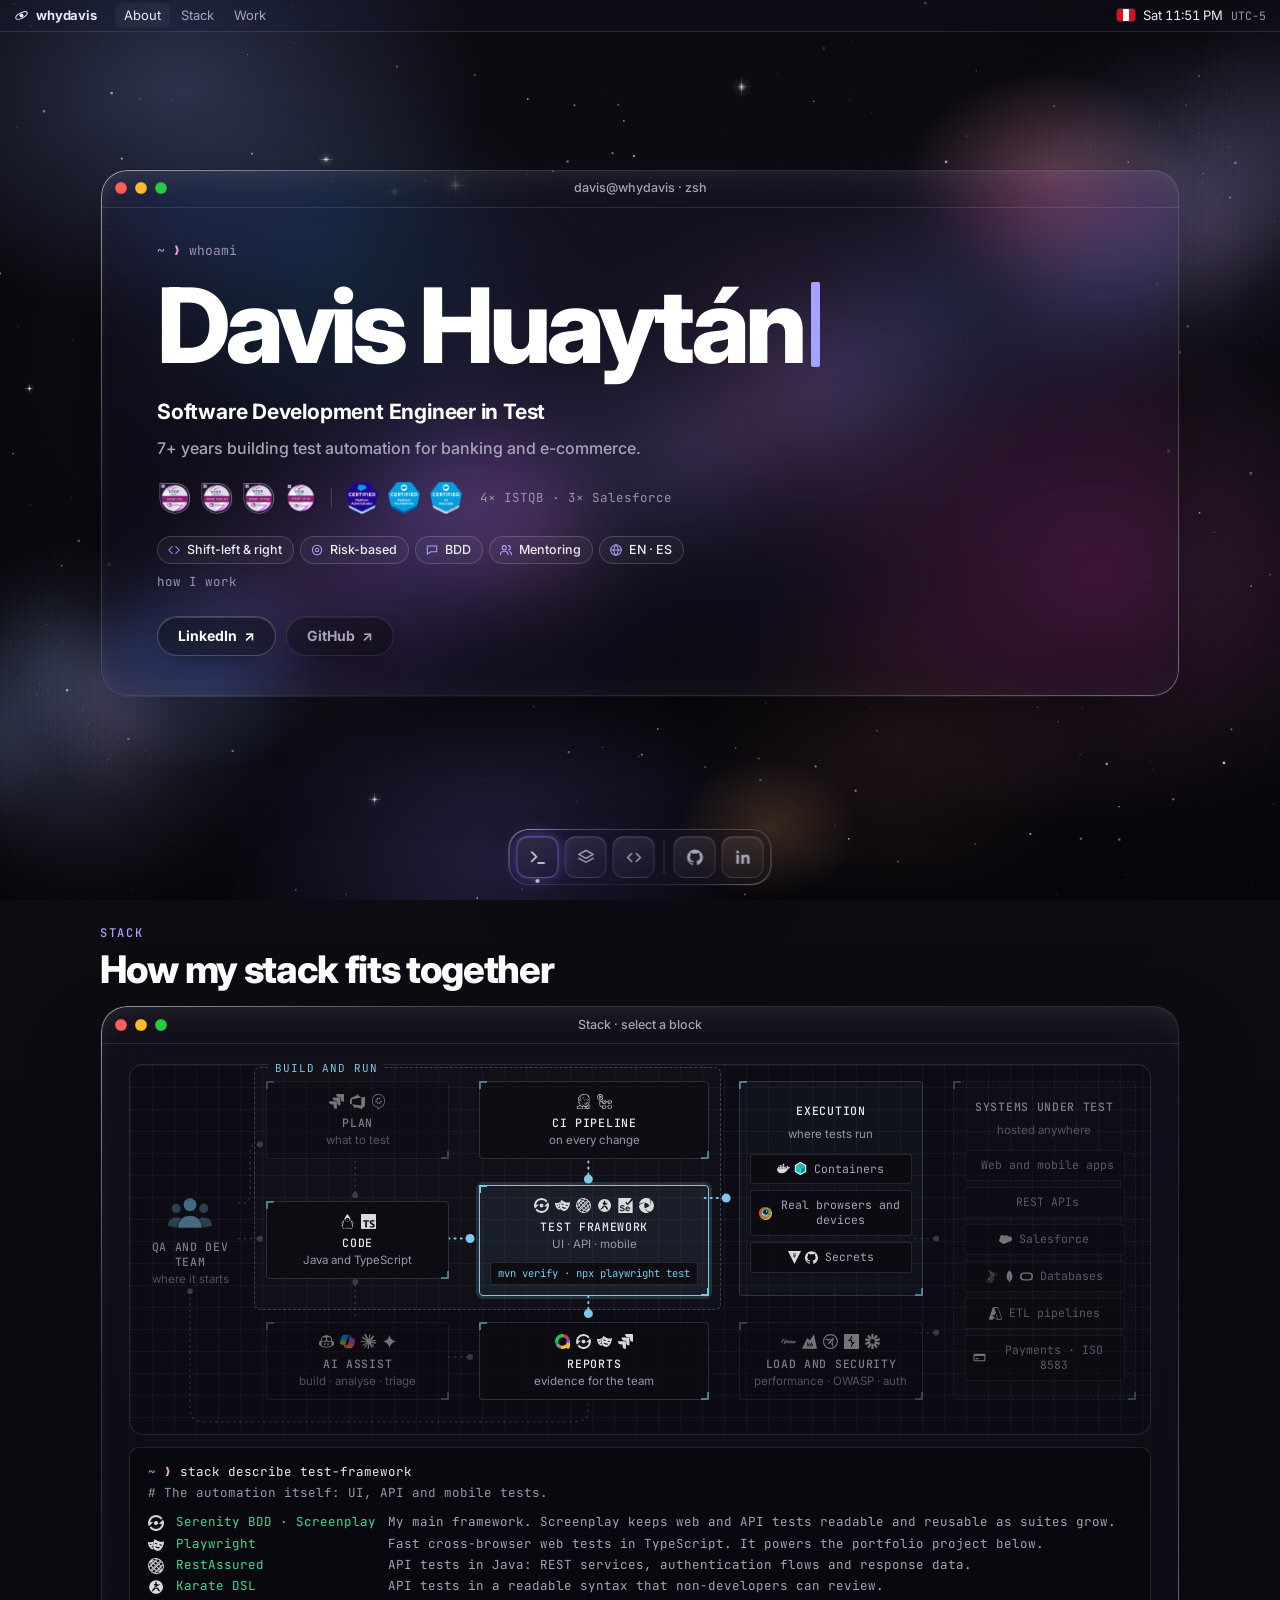
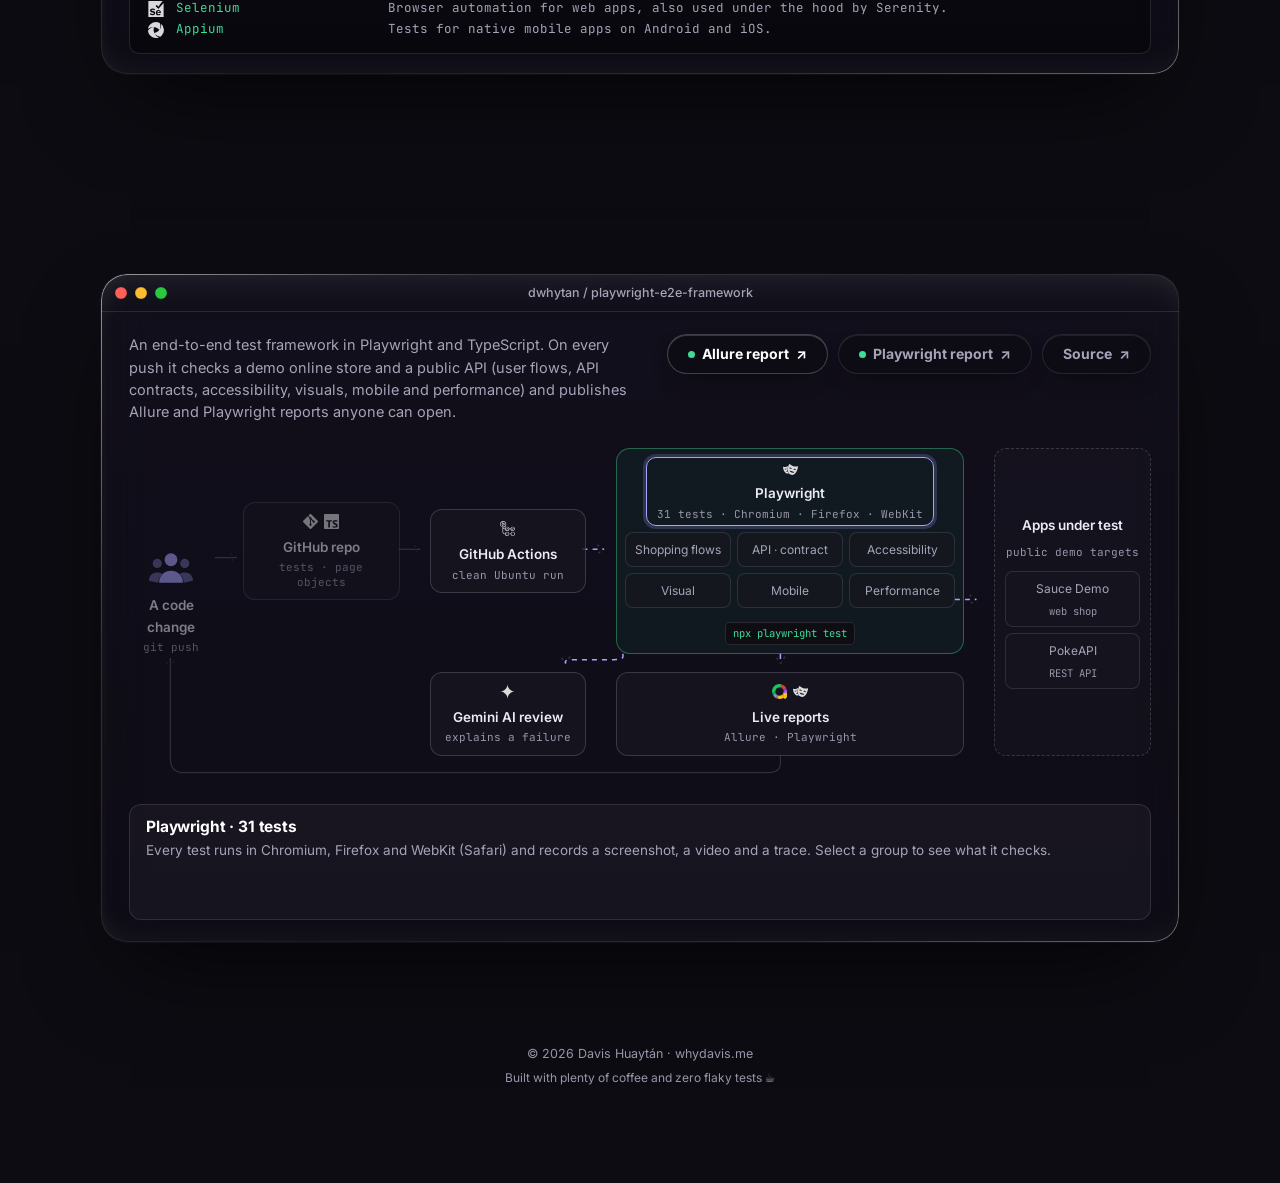
==== index.html @ d8698a27 "Add Cloudflare Web Analytics (cookieless) to the site and 404 Co-Authored-By: Claude Opus 5.5 <norep" ====
<!doctype html>
<html lang="en">
<head>
  <meta charset="utf-8">
  <meta name="viewport" content="width=device-width, initial-scale=1, viewport-fit=cover">
  <title>Davis Huaytán · SDET</title>
  <meta name="description" content="Davis Huaytán, Software Development Engineer in Test: test automation, CI/CD, performance and security testing.">
  <meta name="theme-color" content="#16151c">
  <meta property="og:title" content="Davis Huaytán · SDET">
  <meta property="og:description" content="Test automation, CI/CD, performance and security testing. ISTQB and Salesforce certified.">
  <meta property="og:url" content="https://whydavis.me">
  <meta property="og:type" content="website">
  <meta property="og:image" content="https://whydavis.me/og.png">
  <meta property="og:image:width" content="1200">
  <meta property="og:image:height" content="630">
  <meta property="og:image:alt" content="Davis Huaytán, Software Development Engineer in Test, with ISTQB and Salesforce certification badges">
  <meta name="twitter:card" content="summary_large_image">
  <meta name="twitter:title" content="Davis Huaytán · SDET">
  <meta name="twitter:description" content="Test automation, CI/CD, performance and security testing. ISTQB and Salesforce certified.">
  <meta name="twitter:image" content="https://whydavis.me/og.png">
  <!-- Shared by link only: keep it out of search results (link previews still work) -->
  <meta name="robots" content="noindex, nofollow">
  <link rel="canonical" href="https://whydavis.me/">
  <link rel="icon" href="favicon.svg" type="image/svg+xml">
  <link rel="preconnect" href="https://fonts.googleapis.com">
  <link rel="preconnect" href="https://fonts.gstatic.com" crossorigin>
  <link href="https://fonts.googleapis.com/css2?family=Inter:wght@400;500;600;700;800&family=JetBrains+Mono:wght@400;500&display=swap" rel="stylesheet">
  <link rel="stylesheet" href="styles.css">
  <script>document.documentElement.classList.add("js")</script>
</head>
<body>
  <canvas id="sky" aria-hidden="true"></canvas>
  <canvas id="stars" aria-hidden="true"></canvas>
  <div class="nebula" aria-hidden="true"></div>

  <!-- Menu bar -->
  <header class="menubar">
    <a class="mb-brand" href="#top" aria-label="Back to top">
      <svg viewBox="0 0 24 24" width="15" height="15" aria-hidden="true"><circle cx="12" cy="12" r="3.2" fill="currentColor"/><ellipse cx="12" cy="12" rx="10" ry="4.2" fill="none" stroke="currentColor" stroke-width="1.6" transform="rotate(-28 12 12)"/></svg>
      <strong>whydavis</strong>
    </a>
    <nav class="mb-nav" aria-label="Sections">
      <a href="#about">About</a>
      <a href="#stack">Stack</a>
      <a href="#work">Work</a>
    </nav>
    <div class="mb-status" title="My time zone: Lima, Peru (UTC−5)">
      <svg class="mb-flag" viewBox="0 0 3 2" role="img" aria-label="Peru"><rect width="3" height="2" fill="#d91023"/><rect x="1" width="1" height="2" fill="#fff"/></svg>
      <time id="clock" class="mb-clock"></time>
      <span class="mb-tz">UTC−5</span>
    </div>
  </header>

  <main id="top">
    <!-- Hero -->
    <section id="about" class="section hero">
      <article class="window hero-win reveal">
        <div class="titlebar">
          <span class="lights" aria-hidden="true"><i></i><i></i><i></i></span>
          <span class="title">davis@whydavis · zsh</span>
        </div>
        <div class="win-body hero-body">
          <p class="prompt"><span class="p-user">~</span> <span class="p-sym">❯</span> <span class="typed" data-text="whoami">whoami</span></p>
          <h1 class="name">Davis Huaytán<span class="cursor" aria-hidden="true"></span></h1>
          <p class="role">Software Development Engineer in Test</p>
          <p class="summary">7+ years building test automation for banking and e-commerce.</p>
          <div class="certs-row">
          <ul class="badges" aria-label="Certifications">
            <li><button class="badge" type="button" data-name="Foundation Level" data-org="ISTQB CTFL"><img src="assets/badges/ctfl.png" alt="ISTQB CTFL Foundation Level" width="32" height="32"></button></li>
            <li><button class="badge" type="button" data-name="Agile Tester" data-org="ISTQB CTFL-AT"><img src="assets/badges/ctfl-at.png" alt="ISTQB CTFL-AT Agile Tester" width="32" height="32"></button></li>
            <li><button class="badge" type="button" data-name="Test Automation Engineering" data-org="ISTQB CTAL-TAE"><img src="assets/badges/ctal-tae.png" alt="ISTQB CTAL-TAE Test Automation Engineering" width="32" height="32"></button></li>
            <li><button class="badge" type="button" data-name="AI Testing" data-org="ISTQB CT-AI"><img src="assets/badges/ct-ai.png" alt="ISTQB CT-AI AI Testing" width="32" height="32"></button></li>
            <li class="badge-sep" aria-hidden="true"></li>
            <li><button class="badge" type="button" data-name="Platform Administrator" data-org="Salesforce"><img src="assets/badges/sf-admin.png" alt="Salesforce Platform Administrator" width="32" height="32"></button></li>
            <li><button class="badge" type="button" data-name="Platform Foundations" data-org="Salesforce"><img src="assets/badges/sf-associate.png" alt="Salesforce Platform Foundations" width="32" height="32"></button></li>
            <li><button class="badge" type="button" data-name="AI Associate" data-org="Salesforce"><img src="assets/badges/sf-ai-associate.png" alt="Salesforce AI Associate" width="32" height="32"></button></li>
          </ul>
            <p class="badge-caption" aria-hidden="true"><span class="cap-default">4× ISTQB · 3× Salesforce</span><span class="cap-live"></span></p>
          </div>
          <div class="highlights">
            <span class="pchips"><button class="pchip" type="button" data-tip="Testing starts at requirements and design, and keeps going with checks in production."><svg viewBox="0 0 24 24" aria-hidden="true"><path d="M9 6l-6 6 6 6M15 6l6 6-6 6"/></svg>Shift-left &amp; right</button><button class="pchip" type="button" data-tip="Coverage goes first where a failure would hurt the business most."><svg viewBox="0 0 24 24" aria-hidden="true"><circle cx="12" cy="12" r="8"/><circle cx="12" cy="12" r="3"/></svg>Risk-based</button><button class="pchip" type="button" data-tip="Scenarios agreed with business, dev and architecture before any code."><svg viewBox="0 0 24 24" aria-hidden="true"><path d="M4 5h16v10H10l-6 4z"/></svg>BDD</button><button class="pchip" type="button" data-tip="Coaching engineers on Screenplay and Salesforce automation; made Screenplay a team standard."><svg viewBox="0 0 24 24" aria-hidden="true"><circle cx="9" cy="8" r="3.5"/><path d="M2.5 20c0-3.6 2.9-6 6.5-6s6.5 2.4 6.5 6M16 4.5a3.5 3.5 0 010 7M18 14.5c2 .8 3.5 2.8 3.5 5.5"/></svg>Mentoring</button><button class="pchip" type="button" data-tip="English at a professional working level, Spanish native."><svg viewBox="0 0 24 24" aria-hidden="true"><circle cx="12" cy="12" r="9"/><path d="M3 12h18M12 3c2.5 2.6 3.8 5.6 3.8 9s-1.3 6.4-3.8 9c-2.5-2.6-3.8-5.6-3.8-9S9.5 5.6 12 3z"/></svg>EN · ES</button></span>
            <p class="pchip-caption" aria-live="polite"><span class="cap-default">how I work</span><span class="cap-live"></span></p>
          </div>
          <div class="cta">
            <a class="btn btn-primary" href="https://www.linkedin.com/in/davis-huaytan" target="_blank" rel="noopener">LinkedIn <span aria-hidden="true">↗</span></a>
            <a class="btn" href="https://github.com/dwhytan" target="_blank" rel="noopener">GitHub <span aria-hidden="true">↗</span></a>
          </div>
        </div>
      </article>
    </section>

    <!-- Stack -->
    <section id="stack" class="section">
      <header class="sec-head reveal">
        <p class="eyebrow">Stack</p>
        <h2>How my stack fits together</h2>
      </header>
      <article class="window reveal">
        <div class="titlebar">
          <span class="lights" aria-hidden="true"><i></i><i></i><i></i></span>
          <span class="title">Stack · select a block</span>
        </div>
        <div class="win-body stack-body">
          <div class="diagram diagram--stack" id="diagram">
            <svg class="wires" aria-hidden="true">
              <defs>
                <marker id="ah" viewBox="0 0 10 10" refX="8" refY="5" markerWidth="7" markerHeight="7" orient="auto-start-reverse"><path d="M2 1L8 5L2 9" fill="none" stroke="rgba(255,255,255,.35)" stroke-width="1.6" stroke-linecap="round" stroke-linejoin="round"/></marker>
                <marker id="ah-on" viewBox="0 0 10 10" refX="8" refY="5" markerWidth="7" markerHeight="7" orient="auto-start-reverse"><path d="M2 1L8 5L2 9" fill="none" stroke="#a8a2ff" stroke-width="1.6" stroke-linecap="round" stroke-linejoin="round"/></marker>
                <marker id="dot" viewBox="0 0 10 10" refX="5" refY="5" markerWidth="6" markerHeight="6"><circle cx="5" cy="5" r="3" fill="rgba(255,255,255,.4)"/></marker>
                <marker id="dot-on" viewBox="0 0 10 10" refX="5" refY="5" markerWidth="7" markerHeight="7"><circle cx="5" cy="5" r="3.2" fill="#7cc8e8"/></marker>
              </defs>
              <g class="wire-paths"></g>
            </svg>
            <div class="zone" aria-hidden="true"><span>Build and run</span></div>
            <button class="dnode team" type="button" data-node="team" style="grid-area:team">
              <svg class="people" viewBox="0 0 48 40" aria-hidden="true"><circle cx="24" cy="11" r="7"/><path d="M11 36c0-8 6-13 13-13s13 5 13 13z"/><circle cx="9" cy="15" r="5" opacity=".55"/><path d="M0 34c0-6 4-9 9-9 2 0 4 .5 5.5 1.5-2.5 2.5-4 5.5-4.5 9.5z" opacity=".55"/><circle cx="39" cy="15" r="5" opacity=".55"/><path d="M48 34c0-6-4-9-9-9-2 0-4 .5-5.5 1.5 2.5 2.5 4 5.5 4.5 9.5z" opacity=".55"/></svg>
              <b>QA and dev team</b><small>where it starts</small>
            </button>
            <button class="dnode" type="button" data-node="plan" style="grid-area:plan">
              <span class="icons" aria-hidden="true"><img src="assets/icons/jira.svg" alt=""><img src="assets/icons/azuredevops.svg" alt=""><img src="assets/icons/cucumber.svg" alt=""></span>
              <b>Plan</b><small>what to test</small>
            </button>
            <button class="dnode" type="button" data-node="code" style="grid-area:code">
              <span class="icons" aria-hidden="true"><img src="assets/icons/openjdk.svg" alt=""><img src="assets/icons/typescript.svg" alt=""></span>
              <b>Code</b><small>Java and TypeScript</small>
            </button>
            <button class="dnode ai-node" type="button" data-node="ai" style="grid-area:ai">
              <span class="icons" aria-hidden="true"><img src="assets/icons/githubcopilot.svg" alt=""><img src="assets/icons/mscopilot.png" alt="" class="color"><img src="assets/icons/claude.svg" alt=""><img src="assets/icons/googlegemini.svg" alt=""></span>
              <b>AI assist</b><small>build · analyse · triage</small>
            </button>
            <button class="dnode" type="button" data-node="ci" style="grid-area:ci">
              <span class="icons" aria-hidden="true"><img src="assets/icons/jenkins.svg" alt=""><img src="assets/icons/githubactions.svg" alt=""></span>
              <b>CI pipeline</b><small>on every change</small>
            </button>
            <button class="dnode hero-node" type="button" data-node="fw" style="grid-area:fw">
              <span class="icons" aria-hidden="true"><img src="assets/icons/serenity.png" alt="" class="sil"><img src="assets/icons/playwright.svg" alt=""><img src="assets/icons/restassured.png" alt="" class="sil"><img src="assets/icons/karate.svg" alt=""><img src="assets/icons/selenium.svg" alt=""><img src="assets/icons/appium.svg" alt=""></span>
              <b>Test framework</b><small>UI · API · mobile</small><code class="cmd">mvn verify · npx playwright test</code>
            </button>
            <button class="dnode" type="button" data-node="load" style="grid-area:load">
              <span class="icons" aria-hidden="true"><img src="assets/icons/apachejmeter.svg" alt=""><img src="assets/icons/k6.svg" alt=""><img src="assets/icons/owasp.svg" alt=""><img src="assets/icons/burpsuite.svg" alt=""><img src="assets/icons/jwt.svg" alt=""></span>
              <b>Load and security</b><small>performance · OWASP · auth</small>
            </button>
            <button class="dnode region" type="button" data-node="exec" style="grid-area:exec">
              <b>Execution</b><small>where tests run</small>
              <span class="card"><span class="icons" aria-hidden="true"><img src="assets/icons/docker.svg" alt=""><img src="assets/icons/testcontainers.svg" alt="" class="color"></span>Containers</span>
              <span class="card"><span class="icons" aria-hidden="true"><img src="assets/icons/browserstack.svg" alt="" class="color"></span>Real browsers and devices</span>
              <span class="card"><span class="icons" aria-hidden="true"><img src="assets/icons/vault.svg" alt=""><img src="assets/icons/github.svg" alt=""></span>Secrets</span>
            </button>
            <button class="dnode" type="button" data-node="reports" style="grid-area:reports">
              <span class="icons" aria-hidden="true"><img src="assets/icons/allure.png" alt="" class="color"><img src="assets/icons/serenity.png" alt="" class="sil"><img src="assets/icons/playwright.svg" alt=""><img src="assets/icons/jira.svg" alt=""></span>
              <b>Reports</b><small>evidence for the team</small>
            </button>
            <button class="dnode region sut" type="button" data-node="sut" style="grid-area:sut">
              <b>Systems under test</b><small>hosted anywhere</small>
              <span class="card"><span class="icons" aria-hidden="true"></span>Web and mobile apps</span>
              <span class="card"><span class="icons" aria-hidden="true"></span>REST APIs</span>
              <span class="card"><span class="icons" aria-hidden="true"><img src="assets/icons/salesforce.svg" alt=""></span>Salesforce</span>
              <span class="card"><span class="icons" aria-hidden="true"><img src="assets/icons/sqlserver.svg" alt=""><img src="assets/icons/mongodb.svg" alt=""><img src="assets/icons/oracle.svg" alt=""></span>Databases</span>
              <span class="card"><span class="icons" aria-hidden="true"><img src="assets/icons/azure.svg" alt=""></span>ETL pipelines</span>
              <span class="card"><span class="icons" aria-hidden="true"><img src="assets/icons/payments.svg" alt=""></span>Payments · ISO 8583</span>
            </button>
          </div>
          <div class="arch-detail" id="arch-detail" aria-live="polite"></div>
        </div>
      </article>
    </section>

    <section id="work" class="section">
      <header class="sec-head reveal">
        <p class="eyebrow">Portfolio</p>
        <h2>A test suite that runs itself</h2>
      </header>
      <article class="window repo reveal">
        <div class="titlebar">
          <span class="lights" aria-hidden="true"><i></i><i></i><i></i></span>
          <span class="title">dwhytan / playwright-e2e-framework</span>
        </div>
        <div class="win-body repo-body">
          <div class="repo-head">
            <div>
              <p class="repo-lede">An end-to-end test framework in Playwright and TypeScript. On every push it checks a demo online store and a public API (user flows, API contracts, accessibility, visuals, mobile and performance) and publishes Allure and Playwright reports anyone can open.</p>
            </div>
            <div class="cta">
              <a class="btn btn-primary" href="https://dwhytan.github.io/playwright-e2e-framework/allure/" target="_blank" rel="noopener"><span class="status-dot" aria-hidden="true"></span>Allure report <span aria-hidden="true">↗</span></a>
              <a class="btn" href="https://dwhytan.github.io/playwright-e2e-framework/playwright/" target="_blank" rel="noopener"><span class="status-dot" aria-hidden="true"></span>Playwright report <span aria-hidden="true">↗</span></a>
              <a class="btn" href="https://github.com/dwhytan/playwright-e2e-framework" target="_blank" rel="noopener">Source <span aria-hidden="true">↗</span></a>
            </div>
          </div>
          <div class="diagram diagram--repo" id="repo-diagram">
            <svg class="wires" aria-hidden="true"><g class="wire-paths"></g></svg>
            <button class="dnode team" type="button" data-node="dev" style="grid-area:dev">
              <svg class="people" viewBox="0 0 48 40" aria-hidden="true"><circle cx="24" cy="11" r="7"/><path d="M11 36c0-8 6-13 13-13s13 5 13 13z"/><circle cx="9" cy="15" r="5" opacity=".55"/><path d="M0 34c0-6 4-9 9-9 2 0 4 .5 5.5 1.5-2.5 2.5-4 5.5-4.5 9.5z" opacity=".55"/><circle cx="39" cy="15" r="5" opacity=".55"/><path d="M48 34c0-6-4-9-9-9-2 0-4 .5-5.5 1.5 2.5 2.5 4 5.5 4.5 9.5z" opacity=".55"/></svg>
              <b>A code change</b><small>git push</small>
            </button>
            <button class="dnode" type="button" data-node="repo" style="grid-area:repo">
              <span class="icons" aria-hidden="true"><img src="assets/icons/git.svg" alt=""><img src="assets/icons/typescript.svg" alt=""></span>
              <b>GitHub repo</b><small>tests · page objects</small>
            </button>
            <button class="dnode" type="button" data-node="ci" style="grid-area:ci">
              <span class="icons" aria-hidden="true"><img src="assets/icons/githubactions.svg" alt=""></span>
              <b>GitHub Actions</b><small>clean Ubuntu run</small>
            </button>
            <div class="dregion" data-wire="suite" style="grid-area:suite">
              <button class="region-head" type="button" data-node="suite">
                <span class="icons" aria-hidden="true"><img src="assets/icons/playwright.svg" alt=""></span>
                <b>Playwright</b><small>31 tests · Chromium · Firefox · WebKit</small>
              </button>
              <div class="cards">
                <button class="card" type="button" data-node="ui">Shopping flows</button>
                <button class="card" type="button" data-node="api">API · contract</button>
                <button class="card" type="button" data-node="a11y">Accessibility</button>
                <button class="card" type="button" data-node="visual">Visual</button>
                <button class="card" type="button" data-node="mobile">Mobile</button>
                <button class="card" type="button" data-node="perf">Performance</button>
              </div>
              <code class="cmd">npx playwright test</code>
            </div>
            <button class="dnode region sut" type="button" data-node="apps" style="grid-area:apps">
              <b>Apps under test</b><small>public demo targets</small>
              <span class="card">Sauce Demo<em>web shop</em></span>
              <span class="card">PokeAPI<em>REST API</em></span>
            </button>
            <button class="dnode" type="button" data-node="ai" style="grid-area:ai">
              <span class="icons" aria-hidden="true"><img src="assets/icons/googlegemini.svg" alt=""></span>
              <b>Gemini AI review</b><small>explains a failure</small>
            </button>
            <button class="dnode" type="button" data-node="report" style="grid-area:report">
              <span class="icons" aria-hidden="true"><img src="assets/icons/allure.png" alt="" class="color"><img src="assets/icons/playwright.svg" alt=""></span>
              <b>Live reports</b><small>Allure · Playwright</small>
            </button>
          </div>
          <div class="arch-detail" id="repo-detail" aria-live="polite"></div>
        </div>
      </article>
    </section>

  </main>

  <footer class="footer">
    <p>© <span id="year">2026</span> Davis Huaytán · whydavis.me</p>
    <p class="built-with">Built with plenty of coffee and zero flaky&nbsp;tests&nbsp;<span aria-hidden="true">☕</span></p>
  </footer>

  <!-- Dock -->
  <nav class="dock" aria-label="Quick navigation">
    <a class="dock-item" href="#about" data-label="About" aria-label="About" style="--g1:#8e86ff">
      <svg viewBox="0 0 24 24"><path d="M4 17l6-6-6-6M12 19h8"/></svg>
    </a>
    <a class="dock-item" href="#stack" data-label="Stack" aria-label="Stack" style="--g1:#6fb6ff">
      <svg viewBox="0 0 24 24"><path d="M12 3l9 5-9 5-9-5 9-5zM3 13l9 5 9-5"/></svg>
    </a>
    <a class="dock-item" href="#work" data-label="Portfolio" aria-label="Portfolio" style="--g1:#5be3a0">
      <svg viewBox="0 0 24 24"><path d="M9 7l-5 5 5 5M15 7l5 5-5 5"/></svg>
    </a>
    <span class="dock-sep" aria-hidden="true"></span>
    <a class="dock-item ext" href="https://github.com/dwhytan" target="_blank" rel="noopener" data-label="GitHub" aria-label="GitHub" style="--g1:#c9c6d8">
      <svg viewBox="0 0 24 24" class="fill"><path d="M12 2a10 10 0 0 0-3.16 19.49c.5.09.68-.22.68-.48v-1.7c-2.78.6-3.37-1.34-3.37-1.34-.45-1.16-1.11-1.47-1.11-1.47-.91-.62.07-.6.07-.6 1 .07 1.53 1.03 1.53 1.03.9 1.53 2.35 1.09 2.92.83.09-.65.35-1.09.63-1.34-2.22-.25-4.55-1.11-4.55-4.94 0-1.09.39-1.98 1.03-2.68-.1-.25-.45-1.27.1-2.65 0 0 .84-.27 2.75 1.02a9.56 9.56 0 0 1 5 0c1.91-1.29 2.75-1.02 2.75-1.02.55 1.38.2 2.4.1 2.65.64.7 1.03 1.59 1.03 2.68 0 3.84-2.34 4.68-4.57 4.93.36.31.68.92.68 1.85v2.75c0 .27.18.58.69.48A10 10 0 0 0 12 2z"/></svg>
    </a>
    <a class="dock-item ext" href="https://www.linkedin.com/in/davis-huaytan" target="_blank" rel="noopener" data-label="LinkedIn" aria-label="LinkedIn" style="--g1:#3a8ee6">
      <svg viewBox="0 0 24 24" class="fill"><path d="M6.94 8.5H3.56V20h3.38V8.5zM5.25 3a1.96 1.96 0 1 0 0 3.92 1.96 1.96 0 0 0 0-3.92zM20.44 13.2c0-3.1-1.65-4.94-4.32-4.94-1.5 0-2.5.82-2.92 1.6V8.5H9.84V20h3.38v-6.2c0-1.47.66-2.5 1.96-2.5 1.2 0 1.88.85 1.88 2.5V20h3.38v-6.8z"/></svg>
    </a>
  </nav>

  <script src="main.js" defer></script>
  <!-- Cloudflare Web Analytics: cookieless visit counts -->
  <script type="module" src="https://static.cloudflareinsights.com/beacon.min.js" data-cf-beacon='{"token": "da24d4a534864f099feae7750978d0eb"}'></script>
</body>
</html>
---- styles.css ----
/* ───────── Tokens: "Cosmic" #23212C ───────── */
:root {
  color-scheme: dark;
  --bg: #0d0c12;
  --bg-2: #23212c;
  --nebula-a: rgba(78, 92, 138, 0.50);
  --nebula-b: rgba(128, 58, 104, 0.38);
  --nebula-c: rgba(92, 78, 164, 0.30);
  --text: #ecebf3;
  --text-2: #a7a3b8;
  --text-3: #9a96ab;
  --glass: rgba(30, 28, 40, 0.10);
  --glass-strong: rgba(30, 28, 40, 0.22);
  --glass-hi: rgba(255, 255, 255, 0.04);
  --stroke: rgba(255, 255, 255, 0.11);
  --stroke-2: rgba(255, 255, 255, 0.16);
  --inner: inset 0 1px 0 rgba(255, 255, 255, 0.1), inset 0 0 0 0.5px rgba(255, 255, 255, 0.04);
  --shadow: 0 24px 60px -24px rgba(0, 0, 0, 0.5);
  --accent: #a8a2ff;
  --accent-2: #e8a2c8;
  --accent-soft: rgba(168, 162, 255, 0.14);
  --green: #3ddc97;
  --green-soft: rgba(61, 220, 151, 0.14);
  --icon-filter: invert(1);
  --ease-out: cubic-bezier(0.23, 1, 0.32, 1);
  --ease-in-out: cubic-bezier(0.77, 0, 0.175, 1);
  --radius: 26px;
  --sans: "Inter", -apple-system, BlinkMacSystemFont, "SF Pro Text", system-ui, sans-serif;
  --mono: "JetBrains Mono", "SF Mono", ui-monospace, Menlo, monospace;
}

/* ───────── Base ───────── */
*, *::before, *::after { box-sizing: border-box; }
html { scroll-behavior: smooth; -webkit-text-size-adjust: 100%; }
body {
  margin: 0;
  background: var(--bg);
  color: var(--text);
  font: 400 15px/1.6 var(--sans);
  -webkit-font-smoothing: antialiased;
  overflow-x: hidden;
}
a { color: inherit; text-decoration: none; }
img { display: block; }
h1, h2, h3, p, ul, ol, dl, dd { margin: 0; padding: 0; }
ul, ol { list-style: none; }
:focus-visible { outline: 2px solid var(--accent); outline-offset: 3px; border-radius: 8px; }
::selection { background: var(--accent-soft); color: var(--text); }

/* ───────── Desktop background ───────── */
#sky, #stars, .nebula { position: fixed; inset: 0; pointer-events: none; }
#stars { z-index: -1; }
#sky { z-index: -2; }
.nebula {
  z-index: -3;
  background:
    radial-gradient(16vmax 12vmax at 82% 20%, rgba(232, 128, 150, 0.34), transparent 70%),
    radial-gradient(14vmax 12vmax at 16% 74%, rgba(96, 156, 232, 0.30), transparent 70%),
    radial-gradient(10vmax 8vmax at 60% 92%, rgba(240, 170, 110, 0.20), transparent 70%),
    radial-gradient(34vmax 26vmax at 14% 10%, var(--nebula-a), transparent 70%),
    radial-gradient(26vmax 22vmax at 26% 30%, rgba(70, 150, 190, 0.16), transparent 70%),
    radial-gradient(36vmax 28vmax at 86% 64%, var(--nebula-b), transparent 70%),
    radial-gradient(22vmax 18vmax at 70% 82%, rgba(200, 110, 90, 0.12), transparent 70%),
    radial-gradient(30vmax 26vmax at 38% 96%, var(--nebula-c), transparent 70%),
    radial-gradient(120% 90% at 50% 40%, #121019, #060509 75%);
}

/* ───────── Glass primitives ───────── */
.glass, .window, .menubar, .dock {
  background: var(--glass);
  border: 1px solid var(--stroke);
  box-shadow: var(--inner), var(--shadow);
  backdrop-filter: blur(10px) saturate(170%);
  -webkit-backdrop-filter: blur(10px) saturate(170%);
}

/* Windows are liquid glass: light tint, heavy blur, light pooling along the inner
   edges and a specular rim that catches light on the top-left and bottom-right corners */
.window {
  background: linear-gradient(180deg, rgba(40, 38, 52, 0.14), rgba(14, 13, 19, 0.28));
  border-color: transparent;
  box-shadow:
    inset 0 24px 48px -36px rgba(255, 255, 255, 0.22),
    inset 0 -24px 48px -36px rgba(255, 255, 255, 0.10),
    inset 18px 0 36px -32px rgba(255, 255, 255, 0.10),
    0 40px 90px -30px rgba(0, 0, 0, 0.75);
  backdrop-filter: blur(26px) saturate(180%) brightness(1.08);
  -webkit-backdrop-filter: blur(26px) saturate(180%) brightness(1.08);
}
.window::before, .dock::before {
  content: ""; position: absolute; inset: 0; z-index: 3; pointer-events: none;
  border-radius: inherit; padding: 1px;
  background: linear-gradient(135deg,
    rgba(255, 255, 255, 0.55), rgba(255, 255, 255, 0.12) 22%, rgba(255, 255, 255, 0.04) 50%,
    rgba(255, 255, 255, 0.12) 78%, rgba(255, 255, 255, 0.38));
  -webkit-mask: linear-gradient(#000 0 0) content-box, linear-gradient(#000 0 0);
  -webkit-mask-composite: xor; mask-composite: exclude;
}

/* ───────── Menu bar ───────── */
.menubar {
  position: fixed; top: 0; left: 0; right: 0; z-index: 20;
  height: 32px; padding: 0 14px;
  display: flex; align-items: center; gap: 18px;
  font-size: 13px;
  border-width: 0 0 1px; box-shadow: none;
  background: var(--glass-strong);
}
.mb-brand { display: flex; align-items: center; gap: 7px; }
.mb-brand strong { font-weight: 700; letter-spacing: -0.01em; }
.mb-nav { display: flex; gap: 2px; }
.mb-nav a {
  padding: 2px 9px; border-radius: 6px; color: var(--text-2);
  transition: background-color 150ms ease, color 150ms ease;
}
.mb-nav a:hover, .mb-nav a.active { background: var(--glass-hi); color: var(--text); }
.mb-status { margin-left: auto; display: flex; align-items: center; gap: 10px; color: var(--text-2); }
.mb-status { gap: 8px; cursor: default; }
.mb-flag { width: 18px; height: 12px; border-radius: 2px; box-shadow: 0 0 0 0.5px rgba(255, 255, 255, 0.25); flex: none; }
.mb-clock { font-variant-numeric: tabular-nums; color: var(--text); }
.mb-tz { font: 400 11.5px/1 var(--mono); color: var(--text-3); }

.status-dot {
  width: 7px; height: 7px; border-radius: 50%; background: var(--green); flex: none;
  box-shadow: 0 0 0 0 var(--green);
  animation: ping 2.4s var(--ease-out) infinite;
}
@keyframes ping {
  0% { box-shadow: 0 0 0 0 color-mix(in srgb, var(--green) 60%, transparent); }
  70%, 100% { box-shadow: 0 0 0 7px transparent; }
}

/* ───────── Layout ───────── */
main { width: min(1080px, 100% - 32px); margin: 0 auto; padding: 84px 0 40px; }
.section { padding: 56px 0; scroll-margin-top: 40px; }
.hero { padding-top: 28px; }
.sec-head { margin-bottom: 14px; }
.eyebrow {
  font: 500 12px/1 var(--mono); text-transform: uppercase; letter-spacing: 0.14em;
  color: var(--accent); margin-bottom: 10px;
}
h2 { font-size: clamp(26px, 3.6vw, 38px); line-height: 1.1; font-weight: 800; letter-spacing: -0.035em; color: #fff; }

/* ───────── Windows ───────── */
/* clip (not hidden) so sticky children, like the diagram panel on phones, still stick to the viewport */
.window { border-radius: var(--radius); overflow: hidden; overflow: clip; position: relative; }
.window::after {
  /* pointer-follow sheen */
  content: ""; position: absolute; inset: 0; pointer-events: none; border-radius: inherit;
  background: radial-gradient(420px circle at var(--mx, 50%) var(--my, -20%), var(--glass-hi), transparent 60%);
  opacity: 0; transition: opacity 300ms ease;
}
.window:hover::after { opacity: 1; }
.titlebar {
  height: 38px; display: grid; grid-template-columns: 64px 1fr 64px; align-items: center;
  padding: 0 14px; border-bottom: 1px solid var(--stroke);
  font-size: 12.5px; color: var(--text-2);
}
.title { text-align: center; font-weight: 500; white-space: nowrap; overflow: hidden; text-overflow: ellipsis; }
.lights { display: flex; gap: 8px; }
.lights i {
  width: 12px; height: 12px; border-radius: 50%;
  box-shadow: inset 0 0 0 0.5px rgba(0, 0, 0, 0.25);
}
.lights i:nth-child(1) { background: #ff5f57; }
.lights i:nth-child(2) { background: #febc2e; }
.lights i:nth-child(3) { background: #28c840; }
/* macOS detail: hovering the group shows ×, − and + (decorative, like the rest of the chrome) */
.lights i { position: relative; }
.lights i::after {
  position: absolute; inset: 0; display: grid; place-items: center;
  font: 700 9px/1 var(--sans); color: rgba(0, 0, 0, 0.55); opacity: 0; transition: opacity 120ms ease;
}
.lights i:nth-child(1)::after { content: "×"; font-size: 10px; }
.lights i:nth-child(2)::after { content: "−"; }
.lights i:nth-child(3)::after { content: "+"; }
.lights:hover i::after { opacity: 1; }
.win-body { padding: 28px; }

/* ───────── Hero ───────── */
.hero-body { padding: 36px clamp(22px, 5vw, 56px) 40px; }
.prompt { font: 400 13px/1 var(--mono); color: var(--text-3); margin-bottom: 18px; }
.p-user { color: var(--accent); }
.p-sym { color: var(--accent-2); }
.name {
  font-size: clamp(30px, calc((100vw - 110px) / 7), 104px); line-height: 0.98; white-space: nowrap; font-weight: 800;
  letter-spacing: -0.05em; color: #fff;
}
.cursor {
  display: inline-block; width: 0.09em; height: 0.82em; margin-left: 0.08em; vertical-align: -0.04em;
  background: var(--accent); border-radius: 2px;
  animation: blink 1.1s steps(1) infinite;
}
@keyframes blink { 50% { opacity: 0; } }
.role { margin-top: 18px; font-size: clamp(17px, 2.2vw, 21px); font-weight: 700; color: #fff; letter-spacing: -0.01em; }
.summary { margin-top: 8px; max-width: 58ch; font-size: 16px; font-weight: 500; color: var(--text-2); }
/* Certification badges: small in the hero. Hover / focus / tap grows the badge a
   little and names it in the caption beside the row, so nothing covers the text. */
.certs-row { display: flex; flex-wrap: wrap; align-items: center; gap: 6px 16px; margin-top: 18px; }
.badges { display: flex; align-items: center; gap: 6px; }
.badge-sep { width: 1px; height: 20px; margin: 0 6px; background: var(--stroke-2); }
.badge {
  display: block; padding: 2px; border: 0; border-radius: 50%;
  background: none; cursor: default; -webkit-tap-highlight-color: transparent;
}
.badge img {
  width: 32px; height: 32px; object-fit: contain;
  transition: transform 180ms var(--ease-out), opacity 180ms ease;
}
.badges:has(.badge:is(:hover, :focus-visible, .active)) img { opacity: 0.55; }
.badge:is(:hover, :focus-visible, .active) img { transform: scale(1.3); opacity: 1 !important; }
.badge:focus-visible { outline-offset: 2px; }
/* Highlights under the badges: a few chips, each explained in the caption below */
.highlights { margin-top: 20px; }
/* Practice chips: hover, focus or tap explains each one in the caption below */
.pchips { display: flex; flex-wrap: wrap; gap: 6px; }
.pchip {
  display: inline-flex; align-items: center; gap: 6px; height: 28px; padding: 0 11px 0 9px;
  border-radius: 999px; border: 1px solid var(--stroke-2); background: var(--glass-hi);
  font: 500 12.5px/1 var(--sans); color: var(--text); cursor: default; -webkit-tap-highlight-color: transparent;
  transition: border-color 150ms ease, background-color 150ms ease, transform 160ms var(--ease-out);
}
.pchip svg { width: 14px; height: 14px; fill: none; stroke: var(--accent); stroke-width: 1.8; stroke-linecap: round; stroke-linejoin: round; }
.pchip:is(:hover, :focus-visible, .active) { border-color: var(--accent); background: var(--accent-soft); }
.pchip:active { transform: scale(0.97); }
.pchip-caption { display: block; position: relative; min-height: 20px; margin-top: 8px; font: 400 12.5px/20px var(--mono); color: var(--text-3); }
.pchip-caption .cap-live { position: absolute; inset: 0 auto auto 0; color: var(--text-2); opacity: 0; transition: opacity 150ms ease; }
.pchip-caption .cap-default { transition: opacity 150ms ease; }
.pchip-caption.showing .cap-default { opacity: 0; }
.pchip-caption.showing .cap-live { opacity: 1; }

/* Terminal feel on first load: whoami types itself, then the chips print one by one */
.highlights .pchip { animation: line-in 380ms var(--ease-out) both; }
.highlights .pchip:nth-child(1) { animation-delay: 900ms; }
.highlights .pchip:nth-child(2) { animation-delay: 970ms; }
.highlights .pchip:nth-child(3) { animation-delay: 1040ms; }
.highlights .pchip:nth-child(4) { animation-delay: 1110ms; }
.highlights .pchip:nth-child(5) { animation-delay: 1180ms; }
@keyframes line-in { from { opacity: 0; transform: translateY(6px); } }
.typed.typing::after { content: ""; display: inline-block; width: 7px; height: 13px; margin-left: 2px; vertical-align: -2px; background: var(--text-3); }

.badge-caption {
  position: relative; min-height: 20px; flex: 1 1 240px;
  font: 400 12.5px/20px var(--mono); color: var(--text-3); white-space: nowrap;
}
.badge-caption span { transition: opacity 150ms ease; }
.cap-live { position: absolute; left: 0; top: 0; color: var(--text); opacity: 0; }
.cap-live em { font-style: normal; color: var(--text-3); }
.certs-row.showing .cap-default { opacity: 0; }
.certs-row.showing .cap-live { opacity: 1; }
.cta { display: flex; flex-wrap: wrap; gap: 10px; margin-top: 24px; }
/* Dark glass pills; the primary one has a brighter rim */
.btn {
  display: inline-flex; align-items: center; gap: 7px; height: 40px; padding: 0 20px;
  border-radius: 999px; font-size: 14px; font-weight: 700; color: var(--text-2);
  border: 1px solid rgba(255, 255, 255, 0.1); background: rgba(8, 8, 12, 0.4);
  box-shadow: inset 0 1px 0 rgba(255, 255, 255, 0.08), 0 10px 24px -12px rgba(0, 0, 0, 0.7);
  transition: transform 160ms var(--ease-out), background-color 150ms ease, border-color 150ms ease, color 150ms ease;
}
.btn:hover { color: #fff; border-color: rgba(255, 255, 255, 0.24); background: rgba(8, 8, 12, 0.55); }
.btn:active { transform: scale(0.97); }
.btn-primary { color: #fff; border-color: rgba(255, 255, 255, 0.22); box-shadow: inset 0 1px 0 rgba(255, 255, 255, 0.18), 0 10px 24px -12px rgba(0, 0, 0, 0.7); }
.btn-primary:hover { border-color: rgba(255, 255, 255, 0.4); }


/* ───────── Stack ───────── */
/* Stack diagram: regions and blocks wired with elbow connectors (drawn in JS) */
.stack-body { display: grid; gap: 12px; }
.stack-body.win-body { padding-top: 20px; padding-bottom: 20px; }
.diagram {
  position: relative; display: grid; gap: 26px 30px; align-items: center;
  grid-template-columns: 92px 1fr 1.1fr 1fr 1fr;
  grid-template-areas:
    "team plan ci   exec    sut"
    "team code fw   exec    sut"
    "team ai   reports load sut";
  padding: 6px 0 30px; /* bottom room for the return wire */
}
.zone {
  grid-column: 2 / 4; grid-row: 1 / 3; align-self: stretch; margin: -14px -12px;
  border: 1px dashed var(--stroke-2); border-radius: 16px; background: rgba(255, 255, 255, 0.02);
  position: relative; pointer-events: none;
}
.zone span { position: absolute; top: -9px; left: 14px; padding: 0 6px; font: 400 11px/18px var(--mono); color: var(--text-3); background: #17161e; border-radius: 4px; }
.wires { position: absolute; inset: 0; width: 100%; height: 100%; overflow: visible; pointer-events: none; z-index: 0; }
.wires path { fill: none; stroke: rgba(255, 255, 255, 0.3); stroke-width: 1.25; stroke-linejoin: round; transition: stroke 200ms ease, opacity 200ms ease; }
.wires path.on { stroke: var(--accent); stroke-width: 1.5; stroke-dasharray: 5 5; animation: flow 900ms linear infinite; }
.diagram.has-sel .wires path:not(.on) { opacity: 0.45; }
@keyframes flow { to { stroke-dashoffset: -10; } }
.dnode {
  position: relative; z-index: 1; display: flex; flex-direction: column; align-items: center; gap: 2px;
  padding: 10px 10px; border-radius: 12px; border: 1px solid var(--stroke-2);
  background: rgba(24, 23, 32, 0.78); color: var(--text); font: inherit; text-align: center; cursor: pointer;
  transition: border-color 150ms ease, background-color 150ms ease, opacity 180ms ease, box-shadow 200ms ease;
}
.dnode:hover { border-color: rgba(255, 255, 255, 0.3); }
.dnode:active { transform: scale(0.98); }
.dnode b { font-size: 13.5px; font-weight: 600; }
.dnode small { font: 400 11px/1.3 var(--mono); color: var(--text-3); }
.dnode .icons { display: flex; align-items: center; justify-content: center; gap: 6px; min-height: 18px; margin-bottom: 4px; }
.dnode .icons img { width: 15px; height: 15px; filter: var(--icon-filter); opacity: 0.85; }
/* logos that only work in their own colors (or as a white silhouette) */
.icons img.color, .chips img.color { filter: none; opacity: 1; border-radius: 3px; }
.icons img.sil, .chips img.sil { filter: brightness(0) invert(1); opacity: 0.85; }
.region-head .icons img { width: 15px; height: 15px; filter: var(--icon-filter); opacity: 0.85; }
.team { border: 0; background: none; padding: 4px; }
.team .people { width: 44px; height: 38px; fill: var(--accent); margin-bottom: 6px; }
.hero-node { background: rgba(61, 220, 151, 0.08); border-color: color-mix(in srgb, var(--green) 45%, transparent); }
.cmd {
  margin-top: 8px; padding: 3px 7px; border-radius: 5px; white-space: nowrap;
  font: 400 10.5px/1.4 var(--mono); color: var(--green); background: #0e0d13; border: 1px solid var(--stroke);
}
.region { align-self: stretch; justify-content: center; gap: 6px; background: rgba(168, 162, 255, 0.05); }
.region > b, .region > small { margin-bottom: 2px; }
.region > small { margin-bottom: 6px; }
.sut { border-style: dashed; background: rgba(255, 255, 255, 0.02); }
.card {
  display: flex; align-items: center; justify-content: center; gap: 7px; width: 100%;
  padding: 7px 8px; border-radius: 8px; border: 1px solid var(--stroke); background: rgba(24, 23, 32, 0.7);
  font-size: 12px; color: var(--text-2);
}
.card .icons { margin: 0; min-height: 0; gap: 4px; }
.card .icons img { width: 13px; height: 13px; }
.diagram.has-sel [data-node] { opacity: 0.5; }
.diagram.has-sel [data-node].linked { opacity: 1; }
.diagram.has-sel [data-node].selected {
  opacity: 1; border-color: var(--accent);
  box-shadow: 0 0 0 3px color-mix(in srgb, var(--accent) 20%, transparent), 0 10px 30px -12px rgba(168, 162, 255, 0.45);
}
.diagram.has-sel .team.selected { box-shadow: none; }
/* Stack: blueprint look (grid paper, square blocks with corner marks, mono labels,
   dotted cyan wires) so it never reads as a copy of the Portfolio diagram */
.diagram--stack {
  --bp: #7cc8e8;
  padding: 16px 14px 34px; border-radius: 14px; border: 1px solid var(--stroke);
  background-color: rgba(10, 9, 14, 0.35);
  background-image:
    linear-gradient(rgba(255, 255, 255, 0.04) 1px, transparent 1px),
    linear-gradient(90deg, rgba(255, 255, 255, 0.04) 1px, transparent 1px);
  background-size: 22px 22px;
}
.diagram--stack .dnode { border-radius: 4px; border-color: rgba(255, 255, 255, 0.14); background: rgba(14, 13, 19, 0.85); }
.diagram--stack .dnode::before, .diagram--stack .dnode::after {
  content: ""; position: absolute; width: 8px; height: 8px; opacity: 0.55; transition: opacity 180ms ease;
}
.diagram--stack .dnode::before { top: -1px; left: -1px; border-top: 2px solid var(--bp); border-left: 2px solid var(--bp); }
.diagram--stack .dnode::after { bottom: -1px; right: -1px; border-bottom: 2px solid var(--bp); border-right: 2px solid var(--bp); }
.diagram--stack .dnode.selected::before, .diagram--stack .dnode.selected::after { opacity: 1; }
.diagram--stack .team { background: none; }
.diagram--stack .team::before, .diagram--stack .team::after { content: none; }
.diagram--stack .team .people { fill: var(--bp); }
.diagram--stack .dnode b { font: 500 11.5px/1.3 var(--mono); text-transform: uppercase; letter-spacing: 0.06em; }
.diagram--stack .dnode small { font-family: var(--sans); font-size: 11.5px; }
.diagram--stack .region { background: rgba(124, 200, 232, 0.035); }
.diagram--stack .card { border-radius: 3px; font: 400 11.5px/1.3 var(--mono); background: rgba(14, 13, 19, 0.9); }
.diagram--stack .hero-node { background: rgba(124, 200, 232, 0.08); border-color: color-mix(in srgb, var(--bp) 45%, transparent); }
.diagram--stack .cmd { color: var(--bp); border-radius: 3px; }
.diagram--stack .zone { border-color: color-mix(in srgb, var(--bp) 30%, transparent); border-radius: 6px; }
.diagram--stack .zone span { color: var(--bp); background: #121118; text-transform: uppercase; letter-spacing: 0.08em; }
.diagram--stack .wires path { stroke: rgba(255, 255, 255, 0.32); stroke-dasharray: 1 5; stroke-linecap: round; stroke-width: 1.6; }
.diagram--stack .wires path.on { stroke: var(--bp); stroke-width: 2; stroke-dasharray: 1 5; animation: flow-dots 700ms linear infinite; }
@keyframes flow-dots { to { stroke-dashoffset: -6; } }
.diagram--stack.has-sel [data-node].selected {
  border-color: var(--bp); box-shadow: 0 0 0 3px color-mix(in srgb, var(--bp) 18%, transparent);
}
.diagram--stack.has-sel .team.selected { box-shadow: none; }

/* Tool chips inside stack blocks: only used on phones, where a block opens in place */
.tools { display: none; }

/* Portfolio: the repo's own architecture, same engine as the stack diagram */
.diagram--repo {
  row-gap: 18px;
  grid-template-columns: 84px 0.9fr 0.9fr 2fr 0.9fr;
  grid-template-areas:
    "dev repo ci suite  apps"
    "dev .    ai report apps";
}
.dregion {
  position: relative; z-index: 1; display: flex; flex-direction: column; align-items: center; gap: 6px;
  padding: 8px; border-radius: 14px; border: 1px solid color-mix(in srgb, var(--green) 40%, transparent);
  background: rgba(61, 220, 151, 0.06);
}
.region-head {
  display: flex; flex-direction: column; align-items: center; gap: 2px; padding: 4px 10px; border: 1px solid transparent;
  border-radius: 10px; background: none; color: var(--text); font: inherit; cursor: pointer;
  transition: opacity 180ms ease, border-color 150ms ease, background-color 150ms ease;
}
.region-head b { font-size: 13.5px; font-weight: 600; }
.region-head small { font: 400 11px/1.3 var(--mono); color: var(--text-3); }
.region-head .icons { display: flex; margin-bottom: 4px; }
.cards { display: grid; grid-template-columns: repeat(3, minmax(0, 1fr)); gap: 6px; width: 100%; }
button.card { min-height: 34px; align-items: center; justify-content: center; text-align: center; font: inherit; font-size: 12px; cursor: pointer; transition: opacity 180ms ease, border-color 150ms ease, background-color 150ms ease; }
button.card:hover { border-color: rgba(255, 255, 255, 0.3); color: var(--text); }
.diagram--repo .card { flex-wrap: wrap; }
.card em { flex-basis: 100%; font: 400 10.5px/1.3 var(--mono); font-style: normal; color: var(--text-3); }
.diagram.has-sel .region-head.selected, .diagram.has-sel button.card.selected {
  box-shadow: 0 0 0 3px color-mix(in srgb, var(--accent) 20%, transparent); border-color: var(--accent); color: var(--text);
}
.inline-link { color: var(--accent); white-space: nowrap; }
.inline-link:hover { text-decoration: underline; }
.arch-detail {
  min-height: 72px; padding: 12px 16px; border-radius: 12px;
  background: var(--glass-hi); border: 1px solid var(--stroke); font-size: 14px; color: var(--text-2);
}
.arch-detail > * { animation: panel-in 220ms var(--ease-out); }
.arch-detail .head { font-size: 15.5px; line-height: 1.3; letter-spacing: -0.01em; }
.arch-detail .head b { color: #fff; font-weight: 700; }
.arch-detail .head span { margin-left: 8px; font: 400 11.5px/1 var(--mono); color: var(--accent); }
.arch-detail p { margin-top: 3px; font-size: 13.5px; line-height: 1.5; }
.arch-detail p.head { margin-top: 0; }
.arch-detail ul { display: grid; grid-template-columns: repeat(3, minmax(0, 1fr)); gap: 6px 22px; margin-top: 12px; }
/* four tools read as a 2×2 block instead of three plus one left alone */
@media (min-width: 900px) { .arch-detail ul:has(> li:nth-child(4):last-child) { grid-template-columns: repeat(2, minmax(0, 1fr)); } }
.arch-detail li { font-size: 12.5px; line-height: 1.4; }
.arch-detail li b { color: var(--text); font-weight: 600; }
.arch-detail li:has(> img) { display: grid; grid-template-columns: 16px 1fr; gap: 9px; align-items: start; }
.arch-detail li > img { width: 16px; height: 16px; margin-top: 1px; object-fit: contain; filter: var(--icon-filter); opacity: 0.85; }
.arch-detail li > img.color { filter: none; opacity: 1; border-radius: 3px; }
.arch-detail li > img.sil { filter: brightness(0) invert(1); }

/* Stack panel as terminal output */
.stack-body .arch-detail { padding: 14px 18px; border-radius: 10px; background: rgba(6, 6, 9, 0.55); font: 400 12.5px/1.55 var(--mono); }
.term p { margin: 0; font-size: inherit; line-height: inherit; }
.term-cmd { color: var(--text); }
.term-note { margin-top: 2px !important; color: var(--text-3); }
.term ul { display: grid; grid-template-columns: 1fr !important; gap: 2px; margin: 10px 0 0; }
.arch-detail .term li { display: grid; grid-template-columns: 16px 200px 1fr; gap: 12px; align-items: start; font-size: inherit; line-height: inherit; animation: line-in 260ms var(--ease-out) both; animation-delay: calc(var(--i) * 45ms); }
.term li > img { margin-top: 3px; }
.term li b { color: var(--green); font-weight: 400; }
.term li span { color: var(--text-2); }
@media (max-width: 899px) {
  .arch-detail .term li { grid-template-columns: 16px 1fr; gap: 0 10px; }
  .term li span { grid-column: 2; }
}
.chips { display: flex; flex-wrap: wrap; gap: 6px; }
.chips li {
  display: inline-flex; align-items: center; gap: 6px;
  height: 26px; padding: 0 9px 0 6px; border-radius: 7px;
  font-size: 12.5px; font-weight: 500; color: var(--text);
  background: var(--glass-hi); border: 1px solid var(--stroke);
  transition: border-color 150ms ease, background-color 150ms ease, transform 160ms var(--ease-out);
}
.chips li:hover { border-color: var(--green); background: var(--green-soft); transform: translateY(-1px); }
.chips img { width: 13px; height: 13px; filter: var(--icon-filter); opacity: 0.82; }
.chips-sm li { height: 24px; font-size: 12px; }


.repo-body { display: grid; gap: 18px; }
.repo .win-body { padding-top: 22px; padding-bottom: 22px; }
.repo-head { display: flex; align-items: flex-start; justify-content: space-between; gap: 24px; }
.repo-head .cta { margin-top: 0; flex: none; }
.repo-lede { font-size: 14.5px; line-height: 1.55; color: var(--text-2); max-width: 78ch; }
.btn .status-dot { width: 7px; height: 7px; }
.repo h3 { font-size: 12px; font-weight: 600; text-transform: uppercase; letter-spacing: 0.08em; color: var(--text-3); margin-bottom: 12px; }
.hint { margin-left: 6px; font: 400 11px/1 var(--mono); text-transform: none; letter-spacing: 0; color: var(--text-3); opacity: 0.8; }

.pass { width: 14px; height: 14px; border-radius: 50%; flex: none; position: relative; background: var(--green-soft); }
.pass::after {
  content: ""; position: absolute; left: 4.5px; top: 2.5px; width: 3.5px; height: 6.5px;
  border: solid var(--green); border-width: 0 1.6px 1.6px 0; transform: rotate(45deg);
}
.pass.ai { background: color-mix(in srgb, var(--accent-2) 16%, transparent); }
.pass.ai::after { border-color: var(--accent-2); }

/* ───────── Footer ───────── */
.footer { text-align: center; color: var(--text-3); font-size: 12.5px; padding: 8px 16px 128px; }
.footer .built-with { margin-top: 4px; font-size: 12px; }
.footer .built-with a { color: var(--text-2); text-decoration: underline; text-decoration-color: var(--stroke-2); text-underline-offset: 3px; }
.footer .built-with a:hover { color: var(--text); }

/* ───────── Dock ───────── */
.dock {
  position: fixed; left: 50%; bottom: 14px; z-index: 20; translate: -50% 0;
  display: flex; align-items: flex-end; gap: 6px; padding: 7px 8px;
  border-radius: 20px; background: var(--glass-strong); border-color: transparent;
  /* floats over content, so it blurs more than the windows to stay legible */
  backdrop-filter: blur(22px) saturate(170%); -webkit-backdrop-filter: blur(22px) saturate(170%);
}
.dock-item {
  --s: 1;
  position: relative; width: 42px; height: 42px; border-radius: 11px;
  display: grid; place-items: center; color: var(--text-2);
  background: linear-gradient(160deg, rgba(255, 255, 255, 0.09), rgba(255, 255, 255, 0.02));
  border: 1px solid var(--stroke);
  box-shadow: inset 0 1px 0 rgba(255, 255, 255, 0.1);
  transform: scale(var(--s)) translateY(calc((var(--s) - 1) * -14px));
  transform-origin: bottom center;
  transition: transform 180ms var(--ease-out), color 150ms ease, border-color 150ms ease, box-shadow 200ms ease;
}
/* each item keeps a faint tint of its own color, shown only on hover / when active */
.dock-item:hover, .dock-item.active {
  color: var(--text);
  border-color: color-mix(in srgb, var(--g1) 45%, transparent);
  box-shadow: inset 0 1px 0 rgba(255, 255, 255, 0.12), 0 0 18px -4px color-mix(in srgb, var(--g1) 70%, transparent);
}
.dock-item:active { transform: scale(calc(var(--s) * 0.94)) translateY(calc((var(--s) - 1) * -14px)); }
.dock-item svg { width: 19px; height: 19px; fill: none; stroke: currentColor; stroke-width: 1.8; stroke-linecap: round; stroke-linejoin: round; }
.dock-item svg.fill { fill: currentColor; stroke: none; }
.dock-item::before {
  /* tooltip */
  content: attr(data-label); position: absolute; bottom: calc(100% + 12px); left: 50%;
  translate: -50% 4px; padding: 3px 9px; border-radius: 7px; white-space: nowrap;
  font-size: 12px; font-weight: 500; color: var(--text);
  background: var(--glass-strong); border: 1px solid var(--stroke);
  backdrop-filter: blur(20px); -webkit-backdrop-filter: blur(20px);
  opacity: 0; pointer-events: none;
  transition: opacity 150ms ease, translate 200ms var(--ease-out);
}
.dock-item:hover::before { opacity: 1; translate: -50% 0; }
.dock-item::after {
  /* "running app" indicator */
  content: ""; position: absolute; bottom: -6px; left: 50%; width: 4px; height: 4px;
  translate: -50% 0; border-radius: 50%; background: var(--text);
  opacity: 0; transition: opacity 200ms ease;
}
.dock-item.active::after { opacity: 0.8; }
.dock-sep { width: 1px; align-self: stretch; margin: 4px 3px; background: var(--stroke-2); }

/* ───────── Reveal (window "open") ───────── */
.js .reveal {
  opacity: 0; transform: translateY(18px) scale(0.985);
  transition: opacity 700ms var(--ease-out), transform 700ms var(--ease-out);
  transition-delay: calc(var(--i, 0) * 70ms);
}
.js .reveal.in { opacity: 1; transform: none; }

/* ───────── Section snapping ─────────
   On large screens each section fills the viewport and the page settles on it,
   so it takes a deliberate scroll to move to the next one. Native CSS snap, no
   scroll-jacking. Only on screens tall enough for every section to fit; the
   rest get the soft snap below. */
@media (min-width: 900px) and (min-height: 860px) {
  html { scroll-snap-type: y mandatory; scroll-padding-top: 32px; }
  main { padding-top: 32px; padding-bottom: 0; }
  .section, .hero {
    min-height: calc(100svh - 32px);
    display: flex; flex-direction: column; justify-content: center;
    padding: 20px 0 86px; /* bottom room so the dock never covers content */
    scroll-snap-align: start; scroll-snap-stop: always;
    scroll-margin-top: 0;
  }
  .footer { scroll-snap-align: end; padding-bottom: 96px; }
}

/* Short desktop windows: some sections are taller than the screen, and a
   mandatory snap would trap you inside them. "proximity" settles on a section
   when you stop near its top and lets long sections scroll freely. */
@media (min-width: 900px) and (max-height: 859px) {
  html { scroll-snap-type: y proximity; scroll-padding-top: 32px; }
  main { padding-top: 32px; }
  .section, .hero {
    min-height: calc(100svh - 32px);
    display: flex; flex-direction: column; justify-content: center;
    padding: 32px 0 88px; /* bottom room for the dock */
    scroll-snap-align: start;
    scroll-margin-top: 0;
  }
  .footer { scroll-snap-align: end; }
}

/* Phones and tablets: plain native scrolling. Snapping fights momentum scrolling
   on touch (iOS pulls the page back near section edges), so sections just flow. */
@media (max-width: 899px) {
  html { scroll-snap-type: none; }
  main { padding-top: 48px; padding-bottom: 24px; }
  .section { padding: 28px 0; }
  .hero { padding-top: 16px; }
  /* no fade-in while scrolling on touch: content is simply there */
  .js .reveal { opacity: 1; transform: none; transition: none; }
}

/* ───────── Responsive ───────── */
@media (max-width: 900px) {
  .diagram {
    grid-template-columns: minmax(0, 1fr); gap: 26px; padding-bottom: 0; max-width: 420px; margin: 0 auto; width: 100%;
    grid-template-areas: "team" "plan" "code" "ai" "ci" "fw" "exec" "load" "sut" "reports";
  }
  .zone { display: none; }
  .diagram--repo { grid-template-areas: "dev" "repo" "ci" "suite" "apps" "ai" "report"; }
  .cards { grid-template-columns: repeat(2, minmax(0, 1fr)); }
  .arch-detail ul { grid-template-columns: minmax(0, 1fr); }
  .arch-detail {
    position: sticky; bottom: 84px; z-index: 2;
    background: rgba(18, 17, 24, 0.92); border-color: var(--stroke-2);
    backdrop-filter: blur(16px); -webkit-backdrop-filter: blur(16px);
    box-shadow: 0 12px 30px -10px rgba(0, 0, 0, 0.6);
  }
  .repo-head { flex-direction: column; }
}
@media (max-width: 640px) {
  /* Diagrams on phones: compact rows (icons left, text right) so the flow stays
     short, and the floating panel lists tool names only. */
  .diagram { gap: 14px; }
  .dnode:not(.region), .region-head {
    display: grid; grid-template-columns: auto 1fr; column-gap: 12px; row-gap: 1px;
    align-items: center; text-align: left; padding: 9px 12px;
  }
  .dnode:not(.region) > .icons, .region-head > .icons { grid-row: 1 / 3; margin: 0; justify-content: flex-start; }
  .dnode:not(.region) > b, .region-head > b { grid-column: 2; }
  .dnode:not(.region) > small, .region-head > small { grid-column: 2; }
  .dnode .cmd { grid-column: 1 / -1; justify-self: start; margin-top: 6px; }
  .team .people { grid-row: 1 / 3; width: 34px; height: 30px; margin: 0; }
  .team { padding: 4px 12px; }
  .region { display: grid; grid-template-columns: 1fr 1fr; gap: 6px; padding: 10px; }
  .region > b, .region > small { grid-column: 1 / -1; text-align: left; margin: 0; }
  .region > small { margin-bottom: 2px; }
  .region .card { padding: 6px; }
  .dregion { padding: 8px; }
  .dregion .cmd { align-self: flex-start; }
  .arch-detail { padding: 10px 12px; font-size: 13px; }
  /* Lighter diagrams on phones: titles and icons only; the details (subtitles,
     inner cards, commands) live in the panel that opens when you tap a block. */
  .dnode small, .region-head small, .region .card, .dnode .cmd, .dregion .cmd { display: none; }
  .region { grid-template-columns: 1fr; padding: 9px 12px; }
  .region > b { margin: 0; }
  .dnode:not(.region), .region-head { padding: 8px 12px; }
  .dnode:not(.region) > .icons, .region-head > .icons { grid-row: 1; }
  .cards { gap: 4px; }
  .cards button.card { padding: 5px 6px; font-size: 11.5px; }
  .diagram { gap: 12px; }
  .arch-detail:not(.active) { display: none; }
  /* Stack on phones: tap a block to open it in place and see its tools as icon
     chips, like the badges. No floating panel here; Portfolio keeps its panel. */
  .stack-body .arch-detail { display: none !important; }
  .diagram--stack .tools {
    display: grid; grid-column: 1 / -1; grid-template-rows: 0fr;
    transition: grid-template-rows 260ms var(--ease-out), margin-top 260ms var(--ease-out);
  }
  .diagram--stack .open .tools { grid-template-rows: 1fr; margin-top: 10px; }
  .tools-inner { overflow: hidden; display: flex; flex-wrap: wrap; gap: 6px; }
  .tchip {
    display: inline-flex; align-items: center; gap: 7px; padding: 5px 11px 5px 6px; border-radius: 999px;
    border: 1px solid color-mix(in srgb, var(--bp) 35%, transparent); background: rgba(124, 200, 232, 0.07);
    font: 500 12.5px/1 var(--sans); color: var(--text); text-transform: none; letter-spacing: 0;
  }
  .tchip img { width: 20px; height: 20px; object-fit: contain; filter: var(--icon-filter); opacity: 0.9; }
  .tchip img.color { filter: none; opacity: 1; border-radius: 4px; }
  .tchip img.sil { filter: brightness(0) invert(1); }
  .diagram--stack .open .tchip { animation: chip-in 280ms var(--ease-out) both; }
  .diagram--stack .open .tchip:nth-child(2) { animation-delay: 30ms; }
  .diagram--stack .open .tchip:nth-child(3) { animation-delay: 60ms; }
  .diagram--stack .open .tchip:nth-child(4) { animation-delay: 90ms; }
  .diagram--stack .open .tchip:nth-child(5) { animation-delay: 120ms; }
  .diagram--stack .open .tchip:nth-child(6) { animation-delay: 150ms; }
  .diagram--stack .open .tchip:nth-child(7) { animation-delay: 180ms; }
  @keyframes chip-in { from { opacity: 0; transform: scale(0.85); } }
  .diagram--stack .dnode.open { border-color: var(--bp); }
  .diagram--stack .dnode.open::before, .diagram--stack .dnode.open::after { opacity: 1; }
  /* nothing looks selected until the visitor taps a block */
  .diagram:not(.touched) [data-node].selected { border-color: var(--stroke-2); box-shadow: none; }
  .diagram--stack:not(.touched) .dnode.selected::before, .diagram--stack:not(.touched) .dnode.selected::after { opacity: 0.55; }
  .diagram:not(.touched) .wires path.on { stroke: rgba(255, 255, 255, 0.3); stroke-width: 1.25; animation: none; }
  /* no hover on touch: keep every block at full strength, the selection is shown by its border */
  .diagram.has-sel [data-node] { opacity: 1; }
  .region .card { justify-content: flex-start; text-align: left; }
  .arch-detail .desc { display: none; }
  .arch-detail ul { display: flex; flex-wrap: wrap; gap: 4px 12px; margin-top: 6px; }
  /* badges stay on one line; the caption drops below them */
  .badges { gap: 4px; }
  .badge-caption { flex-basis: 100%; white-space: normal; }
  .highlights { margin-top: 16px; }
  .pchip-caption { min-height: 60px; }
  .badge img { width: 28px; height: 28px; }
  .badge-sep { margin: 0 4px; }
  .mb-nav { display: none; }
  .win-body { padding: 20px; }
  .section { padding: 40px 0; }
  .dock { gap: 4px; padding: 6px; border-radius: 18px; }
  .dock-item { width: 40px; height: 40px; border-radius: 10px; }
  .dock-item::before { display: none; }
}

@media (prefers-reduced-motion: reduce) {
  html { scroll-behavior: auto; }
  *, *::before, *::after { animation: none !important; transition-duration: 0.01ms !important; transition-delay: 0ms !important; }
  .js .reveal, }
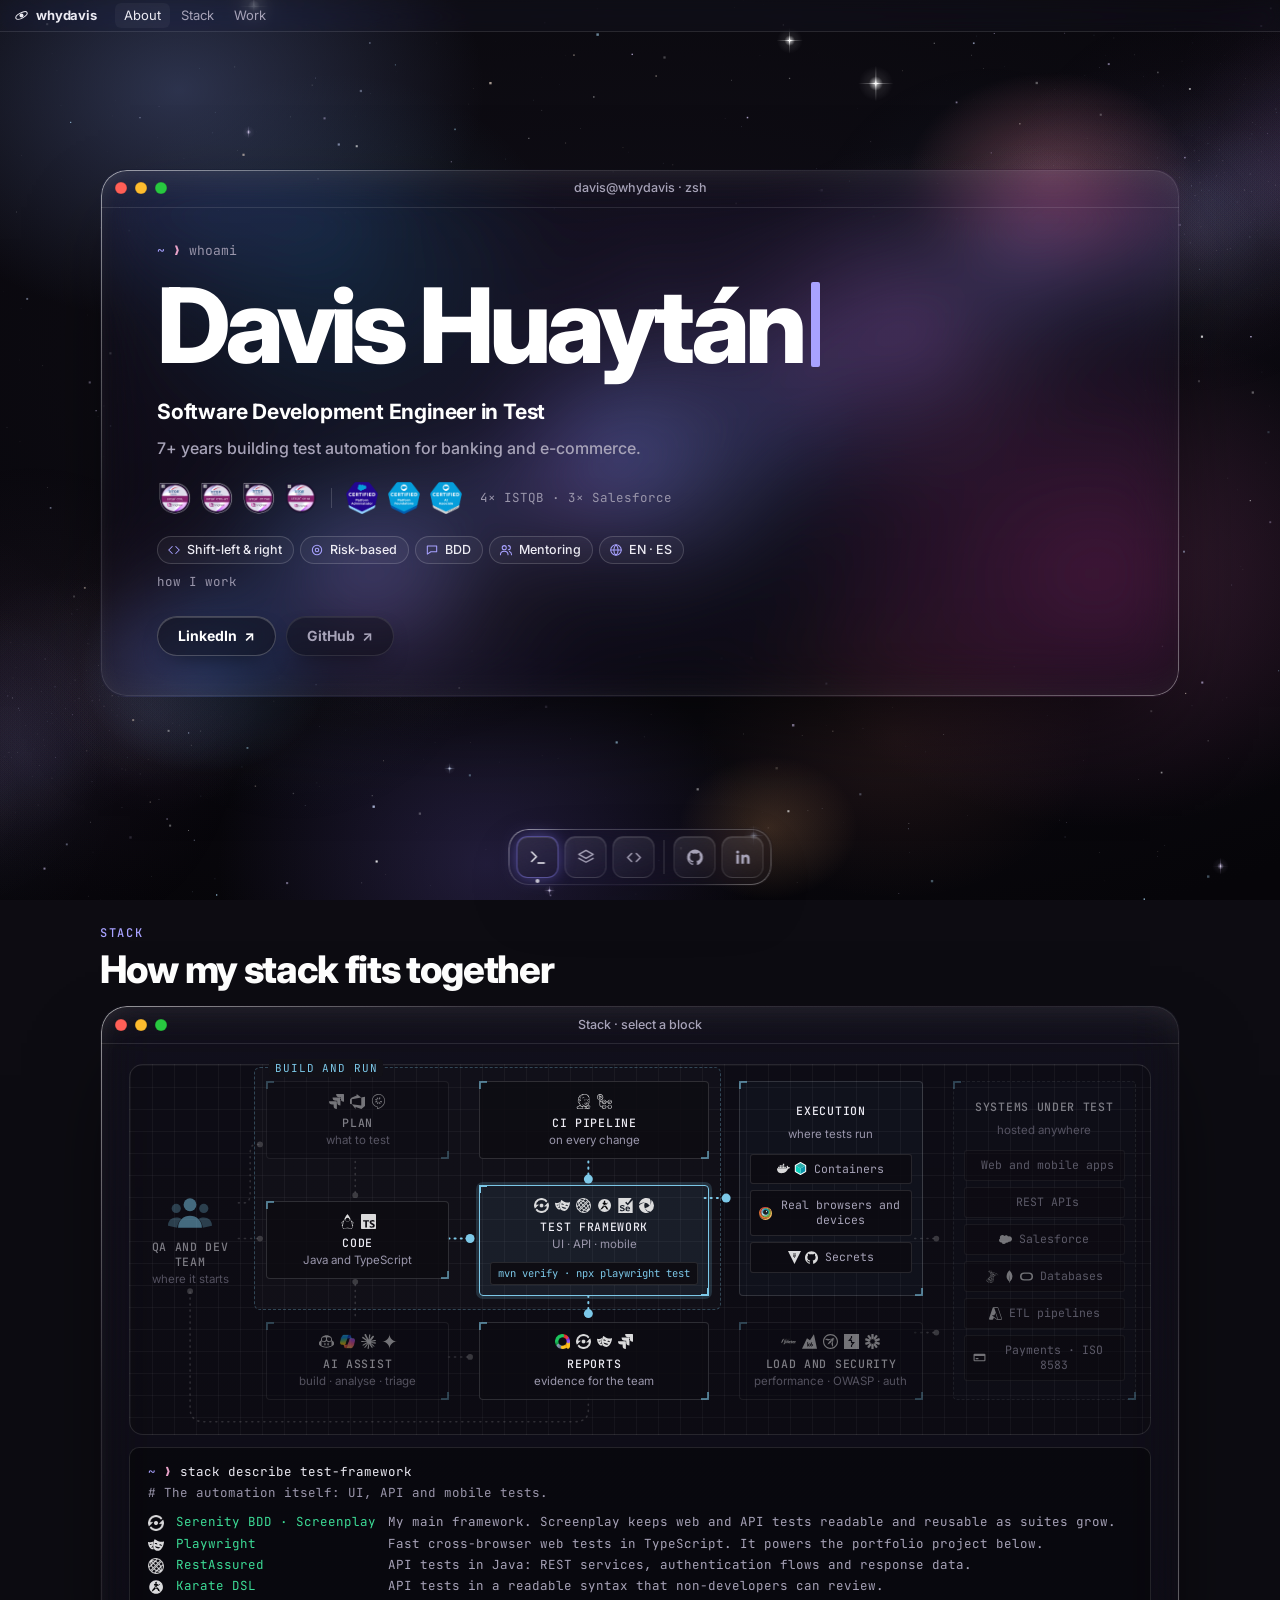
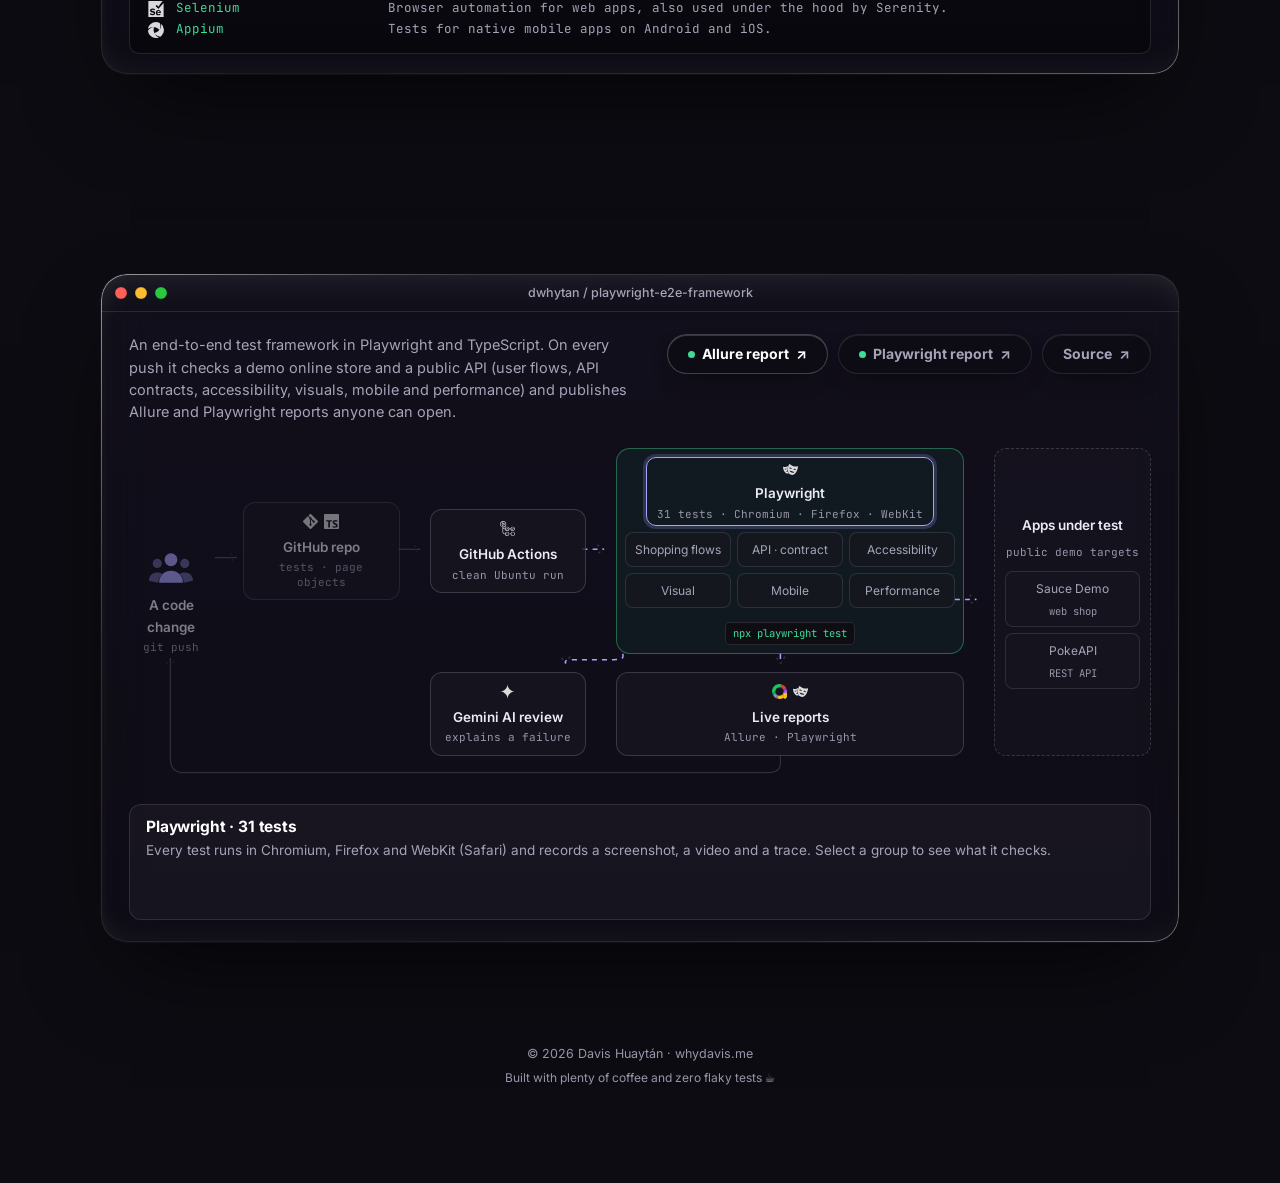
==== commit b5466f1b: "Menu bar: drop the clock and flag to keep it simple Co-Authored-By: Claude Opus 5.5 <noreply@anthrop" ====
--- a/index.html
+++ b/index.html
@@ -44,11 +44,6 @@
       <a href="#stack">Stack</a>
       <a href="#work">Work</a>
     </nav>
-    <div class="mb-status" title="My time zone: Lima, Peru (UTC−5)">
-      <svg class="mb-flag" viewBox="0 0 3 2" role="img" aria-label="Peru"><rect width="3" height="2" fill="#d91023"/><rect x="1" width="1" height="2" fill="#fff"/></svg>
-      <time id="clock" class="mb-clock"></time>
-      <span class="mb-tz">UTC−5</span>
-    </div>
   </header>
 
   <main id="top">
--- a/styles.css
+++ b/styles.css
@@ -114,11 +114,6 @@
   transition: background-color 150ms ease, color 150ms ease;
 }
 .mb-nav a:hover, .mb-nav a.active { background: var(--glass-hi); color: var(--text); }
-.mb-status { margin-left: auto; display: flex; align-items: center; gap: 10px; color: var(--text-2); }
-.mb-status { gap: 8px; cursor: default; }
-.mb-flag { width: 18px; height: 12px; border-radius: 2px; box-shadow: 0 0 0 0.5px rgba(255, 255, 255, 0.25); flex: none; }
-.mb-clock { font-variant-numeric: tabular-nums; color: var(--text); }
-.mb-tz { font: 400 11.5px/1 var(--mono); color: var(--text-3); }
 
 .status-dot {
   width: 7px; height: 7px; border-radius: 50%; background: var(--green); flex: none;
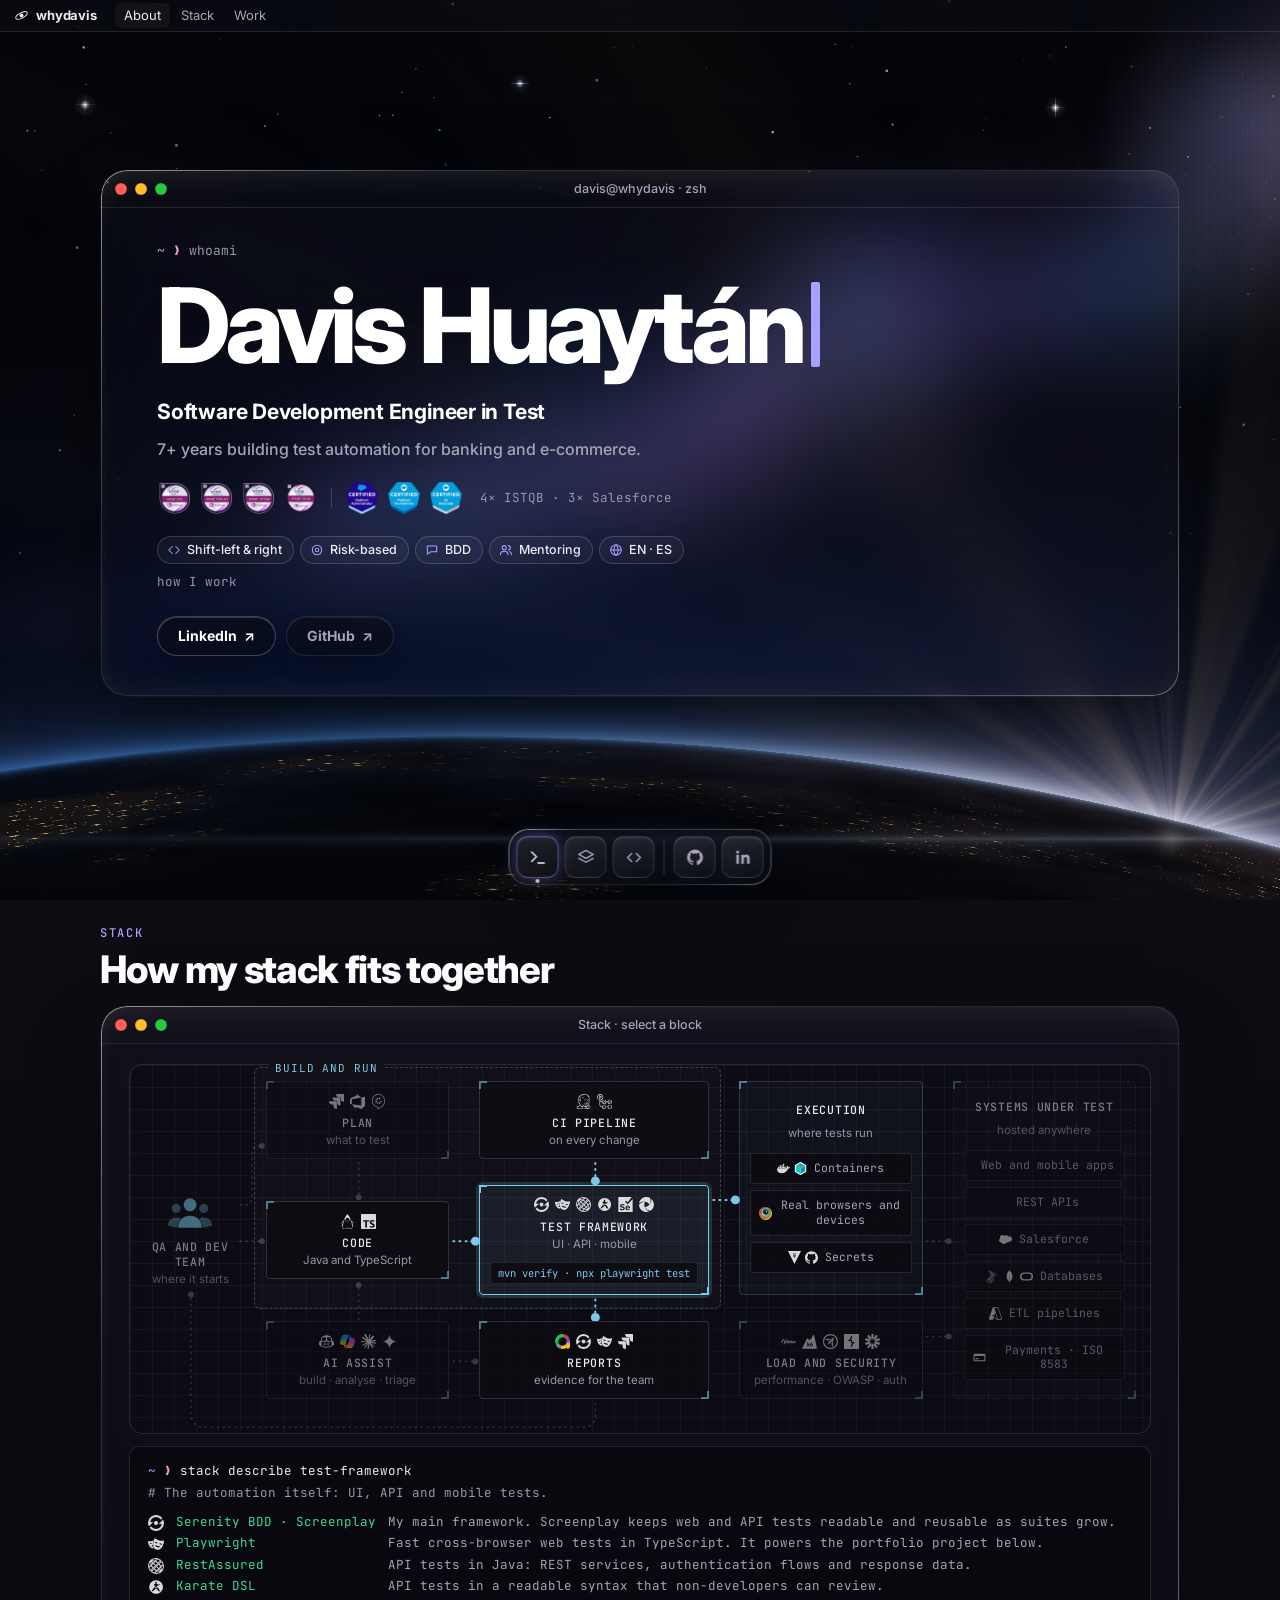
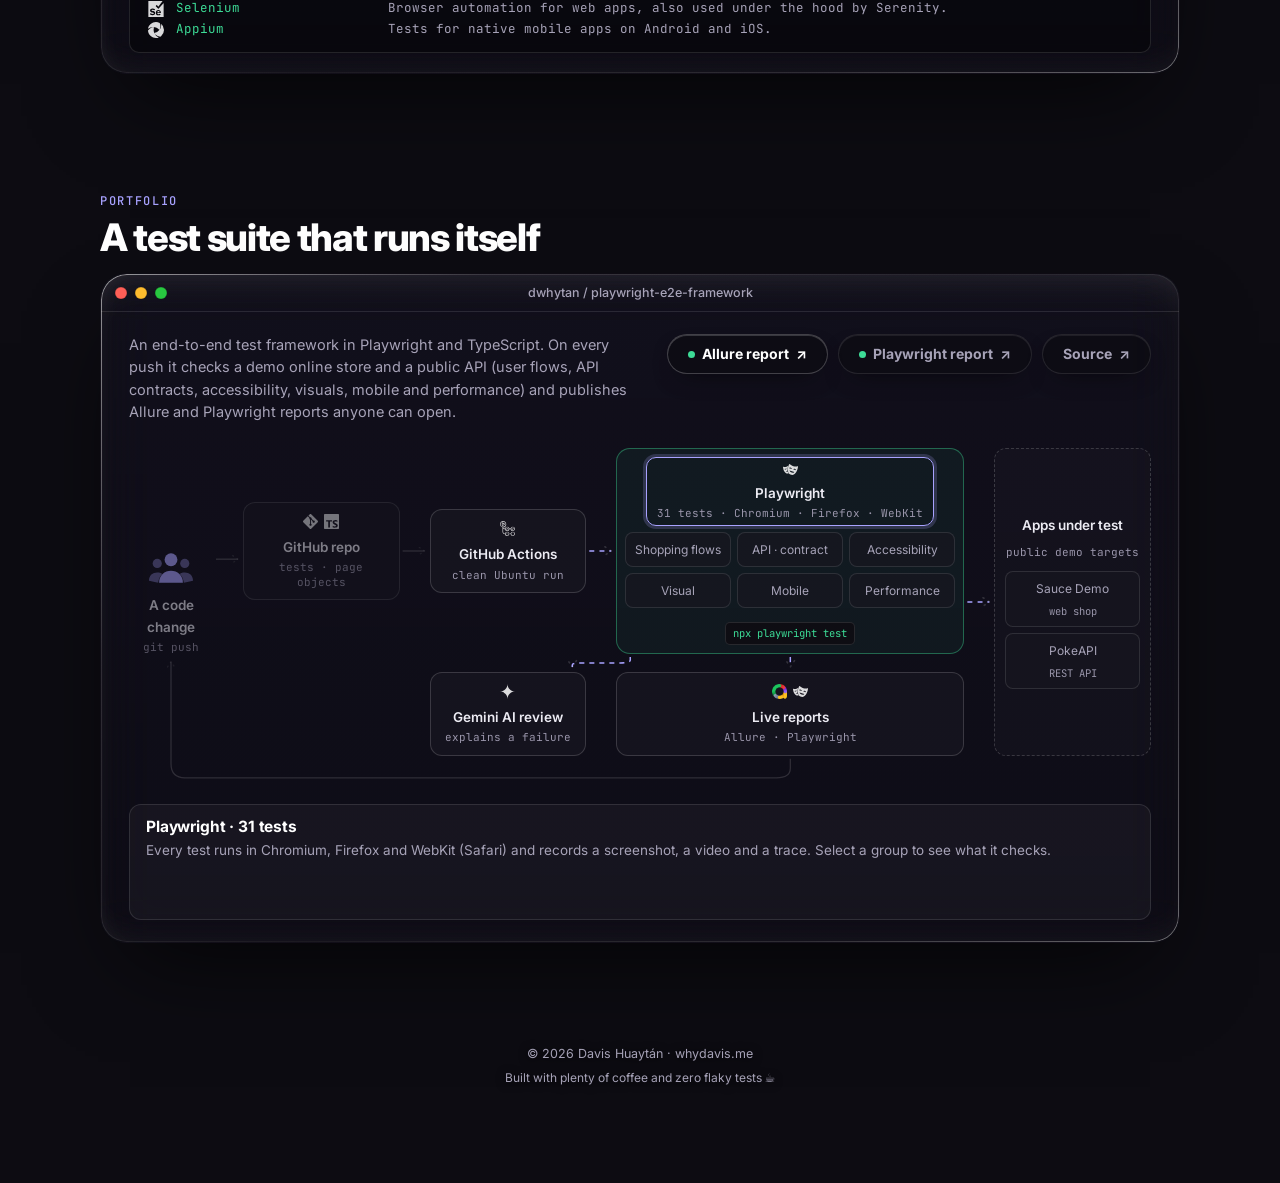
==== commit fb104094: "Animated WebGL sunrise background tied to scroll A planet's edge with a glowing atmosphere, night-si" ====
--- a/index.html
+++ b/index.html
@@ -32,6 +32,9 @@
   <canvas id="sky" aria-hidden="true"></canvas>
   <canvas id="stars" aria-hidden="true"></canvas>
   <div class="nebula" aria-hidden="true"></div>
+  <!-- An orbital sunrise drawn with WebGL: the sun clears the planet's edge as the page scrolls -->
+  <canvas class="sunrise" id="sunrise" aria-hidden="true"></canvas>
+  </div>
 
   <!-- Menu bar -->
   <header class="menubar">
--- a/styles.css
+++ b/styles.css
@@ -49,20 +49,30 @@
 
 /* ───────── Desktop background ───────── */
 #sky, #stars, .nebula { position: fixed; inset: 0; pointer-events: none; }
-#stars { z-index: -1; }
-#sky { z-index: -2; }
+#stars { z-index: -2; }
+#sky { z-index: -3; }
 .nebula {
-  z-index: -3;
+  z-index: -5;
   background:
     radial-gradient(16vmax 12vmax at 82% 20%, rgba(232, 128, 150, 0.34), transparent 70%),
     radial-gradient(14vmax 12vmax at 16% 74%, rgba(96, 156, 232, 0.30), transparent 70%),
-    radial-gradient(10vmax 8vmax at 60% 92%, rgba(240, 170, 110, 0.20), transparent 70%),
     radial-gradient(34vmax 26vmax at 14% 10%, var(--nebula-a), transparent 70%),
     radial-gradient(26vmax 22vmax at 26% 30%, rgba(70, 150, 190, 0.16), transparent 70%),
     radial-gradient(36vmax 28vmax at 86% 64%, var(--nebula-b), transparent 70%),
     radial-gradient(22vmax 18vmax at 70% 82%, rgba(200, 110, 90, 0.12), transparent 70%),
     radial-gradient(30vmax 26vmax at 38% 96%, var(--nebula-c), transparent 70%),
     radial-gradient(120% 90% at 50% 40%, #121019, #060509 75%);
+}
+
+/* ───────── Sunrise ─────────
+   A WebGL canvas (main.js) under the stars. Without WebGL it stays hidden and the
+   nebula below shows instead. */
+.sunrise { position: fixed; inset: 0; width: 100%; height: 100%; z-index: -4; pointer-events: none; opacity: 0; transition: opacity 900ms ease; }
+.sunrise.on { opacity: 1; }
+/* stars only in the sky, never over the planet */
+#sky, #stars {
+  -webkit-mask: linear-gradient(#000 55%, transparent 74%);
+  mask: linear-gradient(#000 55%, transparent 74%);
 }
 
 /* ───────── Glass primitives ───────── */
@@ -86,6 +96,10 @@
     0 40px 90px -30px rgba(0, 0, 0, 0.75);
   backdrop-filter: blur(26px) saturate(180%) brightness(1.08);
   -webkit-backdrop-filter: blur(26px) saturate(180%) brightness(1.08);
+  /* keep each window on its own GPU layer for good: when the reveal ends and the
+     transform goes to none, the browser would otherwise drop the layer and
+     repaint the blur, which shows as a one-frame flicker */
+  will-change: transform;
 }
 .window::before, .dock::before {
   content: ""; position: absolute; inset: 0; z-index: 3; pointer-events: none;
@@ -146,6 +160,8 @@
   opacity: 0; transition: opacity 300ms ease;
 }
 .window:hover::after { opacity: 1; }
+/* the sheen follows the pointer, not the page: no glow while content scrolls under a still cursor */
+.scrolling .window::after { opacity: 0; transition: none; }
 .titlebar {
   height: 38px; display: grid; grid-template-columns: 64px 1fr 64px; align-items: center;
   padding: 0 14px; border-bottom: 1px solid var(--stroke);
@@ -459,7 +475,7 @@
 .pass.ai::after { border-color: var(--accent-2); }
 
 /* ───────── Footer ───────── */
-.footer { text-align: center; color: var(--text-3); font-size: 12.5px; padding: 8px 16px 128px; }
+.footer { text-align: center; color: var(--text-2); font-size: 12.5px; padding: 8px 16px 128px; text-shadow: 0 1px 10px rgba(0, 0, 0, 0.9); /* stays legible over the sunrise */ }
 .footer .built-with { margin-top: 4px; font-size: 12px; }
 .footer .built-with a { color: var(--text-2); text-decoration: underline; text-decoration-color: var(--stroke-2); text-underline-offset: 3px; }
 .footer .built-with a:hover { color: var(--text); }
@@ -513,9 +529,10 @@
 .dock-sep { width: 1px; align-self: stretch; margin: 4px 3px; background: var(--stroke-2); }
 
 /* ───────── Reveal (window "open") ───────── */
+/* translate only: a scale would throw off the diagram wires measured while it plays */
 .js .reveal {
-  opacity: 0; transform: translateY(18px) scale(0.985);
-  transition: opacity 700ms var(--ease-out), transform 700ms var(--ease-out);
+  opacity: 0; transform: translateY(18px);
+  transition: opacity 600ms var(--ease-out), transform 600ms var(--ease-out);
   transition-delay: calc(var(--i, 0) * 70ms);
 }
 .js .reveal.in { opacity: 1; transform: none; }
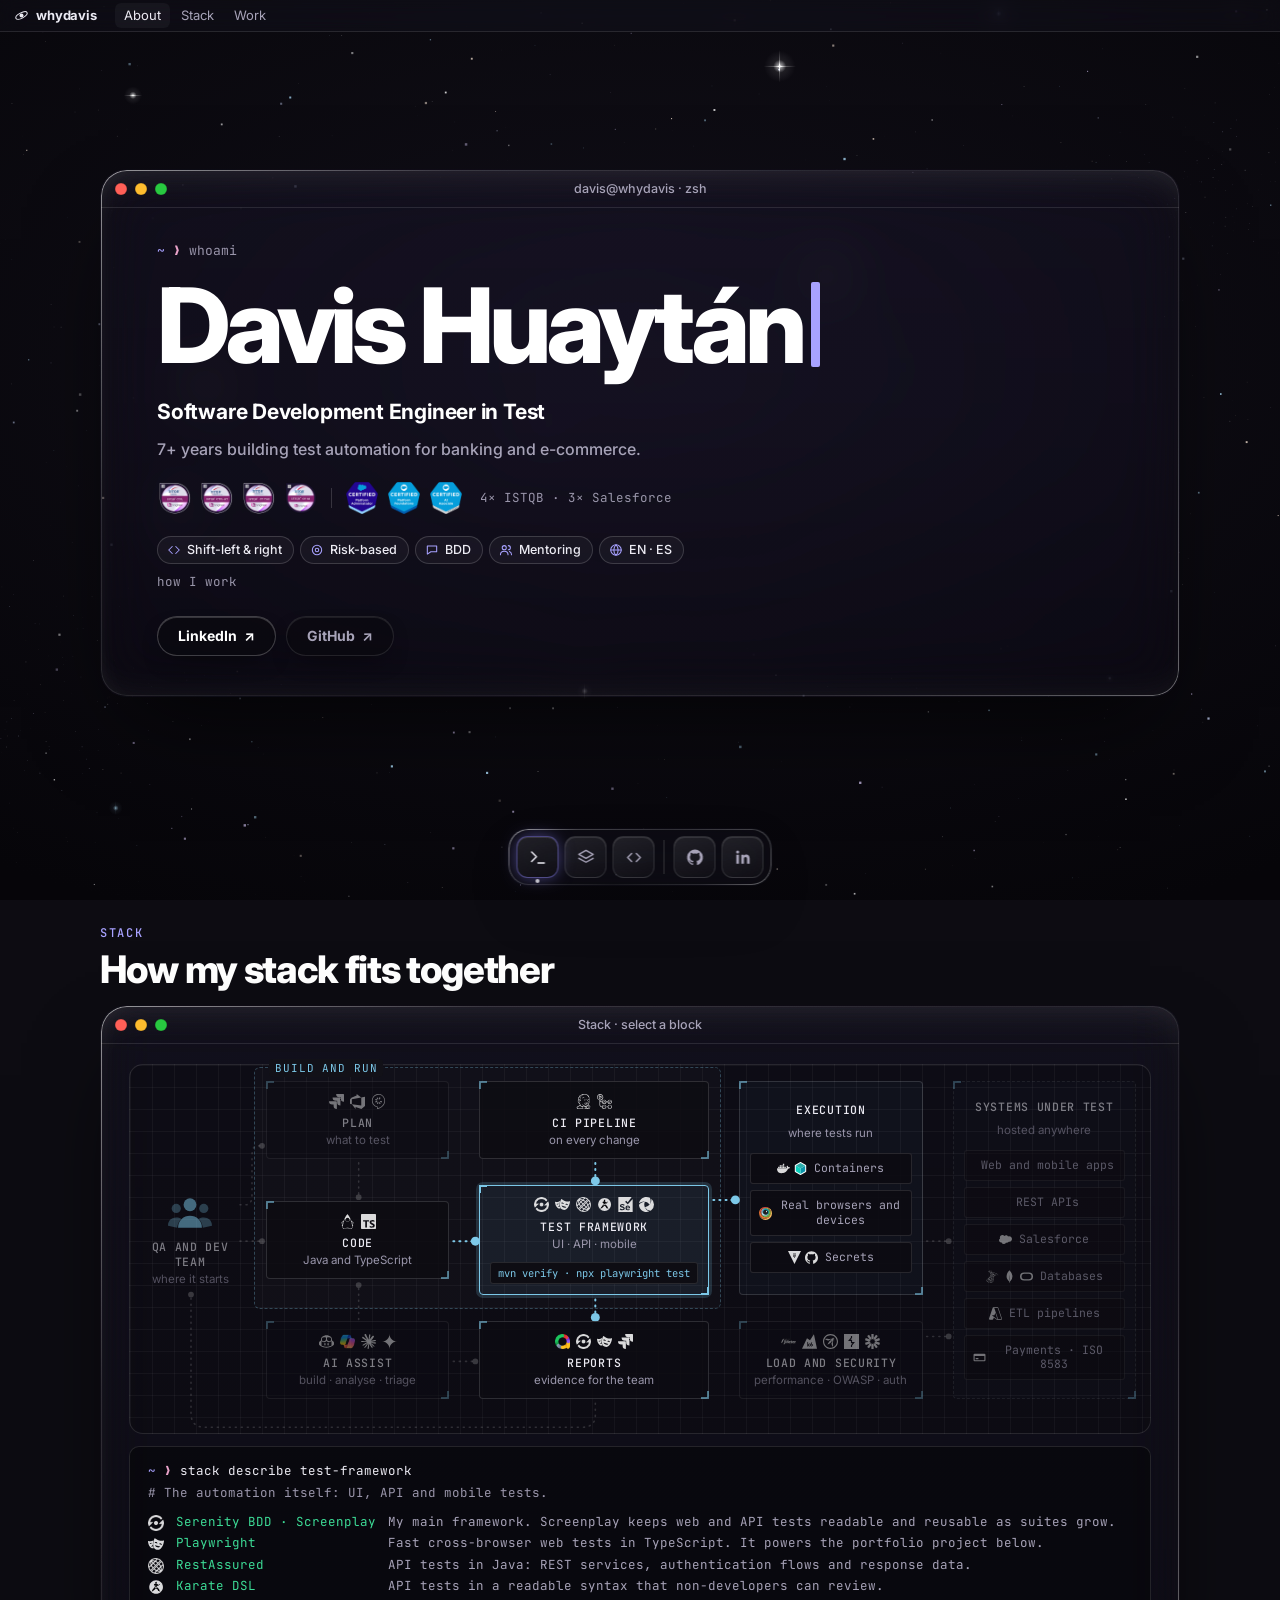
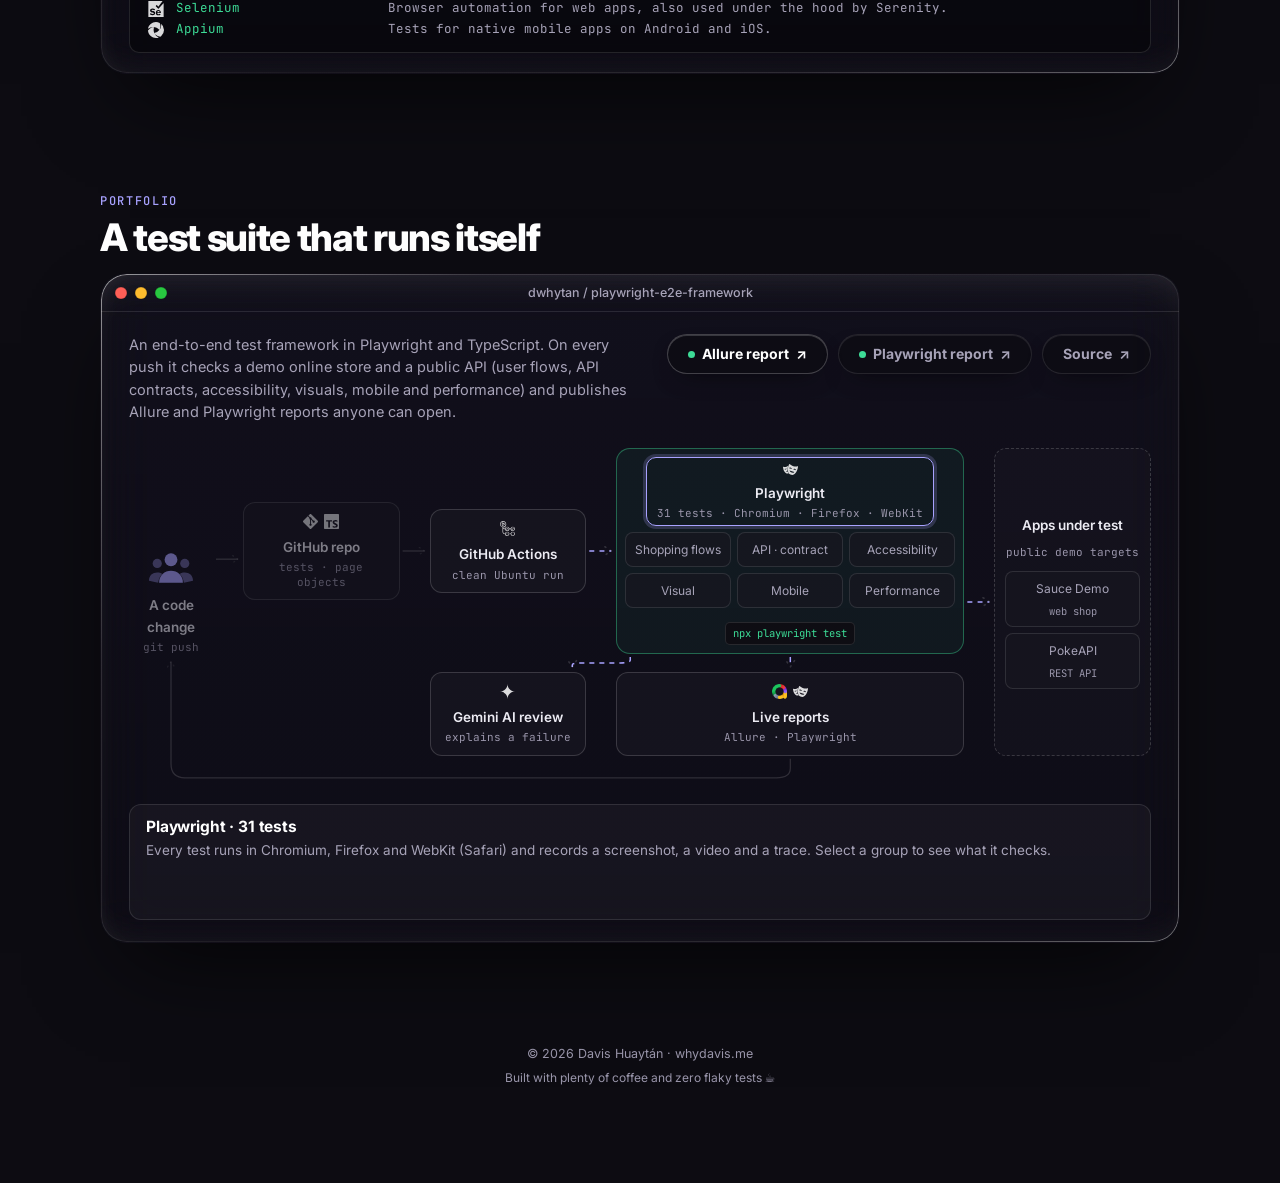
==== commit efe828a2: "Background: plain starry sky Remove the WebGL sunrise (planet, sun, rainbow beams) and the colored n" ====
--- a/index.html
+++ b/index.html
@@ -32,9 +32,6 @@
   <canvas id="sky" aria-hidden="true"></canvas>
   <canvas id="stars" aria-hidden="true"></canvas>
   <div class="nebula" aria-hidden="true"></div>
-  <!-- An orbital sunrise drawn with WebGL: the sun clears the planet's edge as the page scrolls -->
-  <canvas class="sunrise" id="sunrise" aria-hidden="true"></canvas>
-  </div>
 
   <!-- Menu bar -->
   <header class="menubar">
--- a/styles.css
+++ b/styles.css
@@ -3,9 +3,6 @@
   color-scheme: dark;
   --bg: #0d0c12;
   --bg-2: #23212c;
-  --nebula-a: rgba(78, 92, 138, 0.50);
-  --nebula-b: rgba(128, 58, 104, 0.38);
-  --nebula-c: rgba(92, 78, 164, 0.30);
   --text: #ecebf3;
   --text-2: #a7a3b8;
   --text-3: #9a96ab;
@@ -49,30 +46,11 @@
 
 /* ───────── Desktop background ───────── */
 #sky, #stars, .nebula { position: fixed; inset: 0; pointer-events: none; }
-#stars { z-index: -2; }
-#sky { z-index: -3; }
+#stars { z-index: -1; }
+#sky { z-index: -2; }
 .nebula {
-  z-index: -5;
-  background:
-    radial-gradient(16vmax 12vmax at 82% 20%, rgba(232, 128, 150, 0.34), transparent 70%),
-    radial-gradient(14vmax 12vmax at 16% 74%, rgba(96, 156, 232, 0.30), transparent 70%),
-    radial-gradient(34vmax 26vmax at 14% 10%, var(--nebula-a), transparent 70%),
-    radial-gradient(26vmax 22vmax at 26% 30%, rgba(70, 150, 190, 0.16), transparent 70%),
-    radial-gradient(36vmax 28vmax at 86% 64%, var(--nebula-b), transparent 70%),
-    radial-gradient(22vmax 18vmax at 70% 82%, rgba(200, 110, 90, 0.12), transparent 70%),
-    radial-gradient(30vmax 26vmax at 38% 96%, var(--nebula-c), transparent 70%),
-    radial-gradient(120% 90% at 50% 40%, #121019, #060509 75%);
-}
-
-/* ───────── Sunrise ─────────
-   A WebGL canvas (main.js) under the stars. Without WebGL it stays hidden and the
-   nebula below shows instead. */
-.sunrise { position: fixed; inset: 0; width: 100%; height: 100%; z-index: -4; pointer-events: none; opacity: 0; transition: opacity 900ms ease; }
-.sunrise.on { opacity: 1; }
-/* stars only in the sky, never over the planet */
-#sky, #stars {
-  -webkit-mask: linear-gradient(#000 55%, transparent 74%);
-  mask: linear-gradient(#000 55%, transparent 74%);
+  z-index: -3;
+  background: radial-gradient(120% 90% at 50% 40%, #121019, #060509 75%);
 }
 
 /* ───────── Glass primitives ───────── */
@@ -475,7 +453,7 @@
 .pass.ai::after { border-color: var(--accent-2); }
 
 /* ───────── Footer ───────── */
-.footer { text-align: center; color: var(--text-2); font-size: 12.5px; padding: 8px 16px 128px; text-shadow: 0 1px 10px rgba(0, 0, 0, 0.9); /* stays legible over the sunrise */ }
+.footer { text-align: center; color: var(--text-3); font-size: 12.5px; padding: 8px 16px 128px; }
 .footer .built-with { margin-top: 4px; font-size: 12px; }
 .footer .built-with a { color: var(--text-2); text-decoration: underline; text-decoration-color: var(--stroke-2); text-underline-offset: 3px; }
 .footer .built-with a:hover { color: var(--text); }
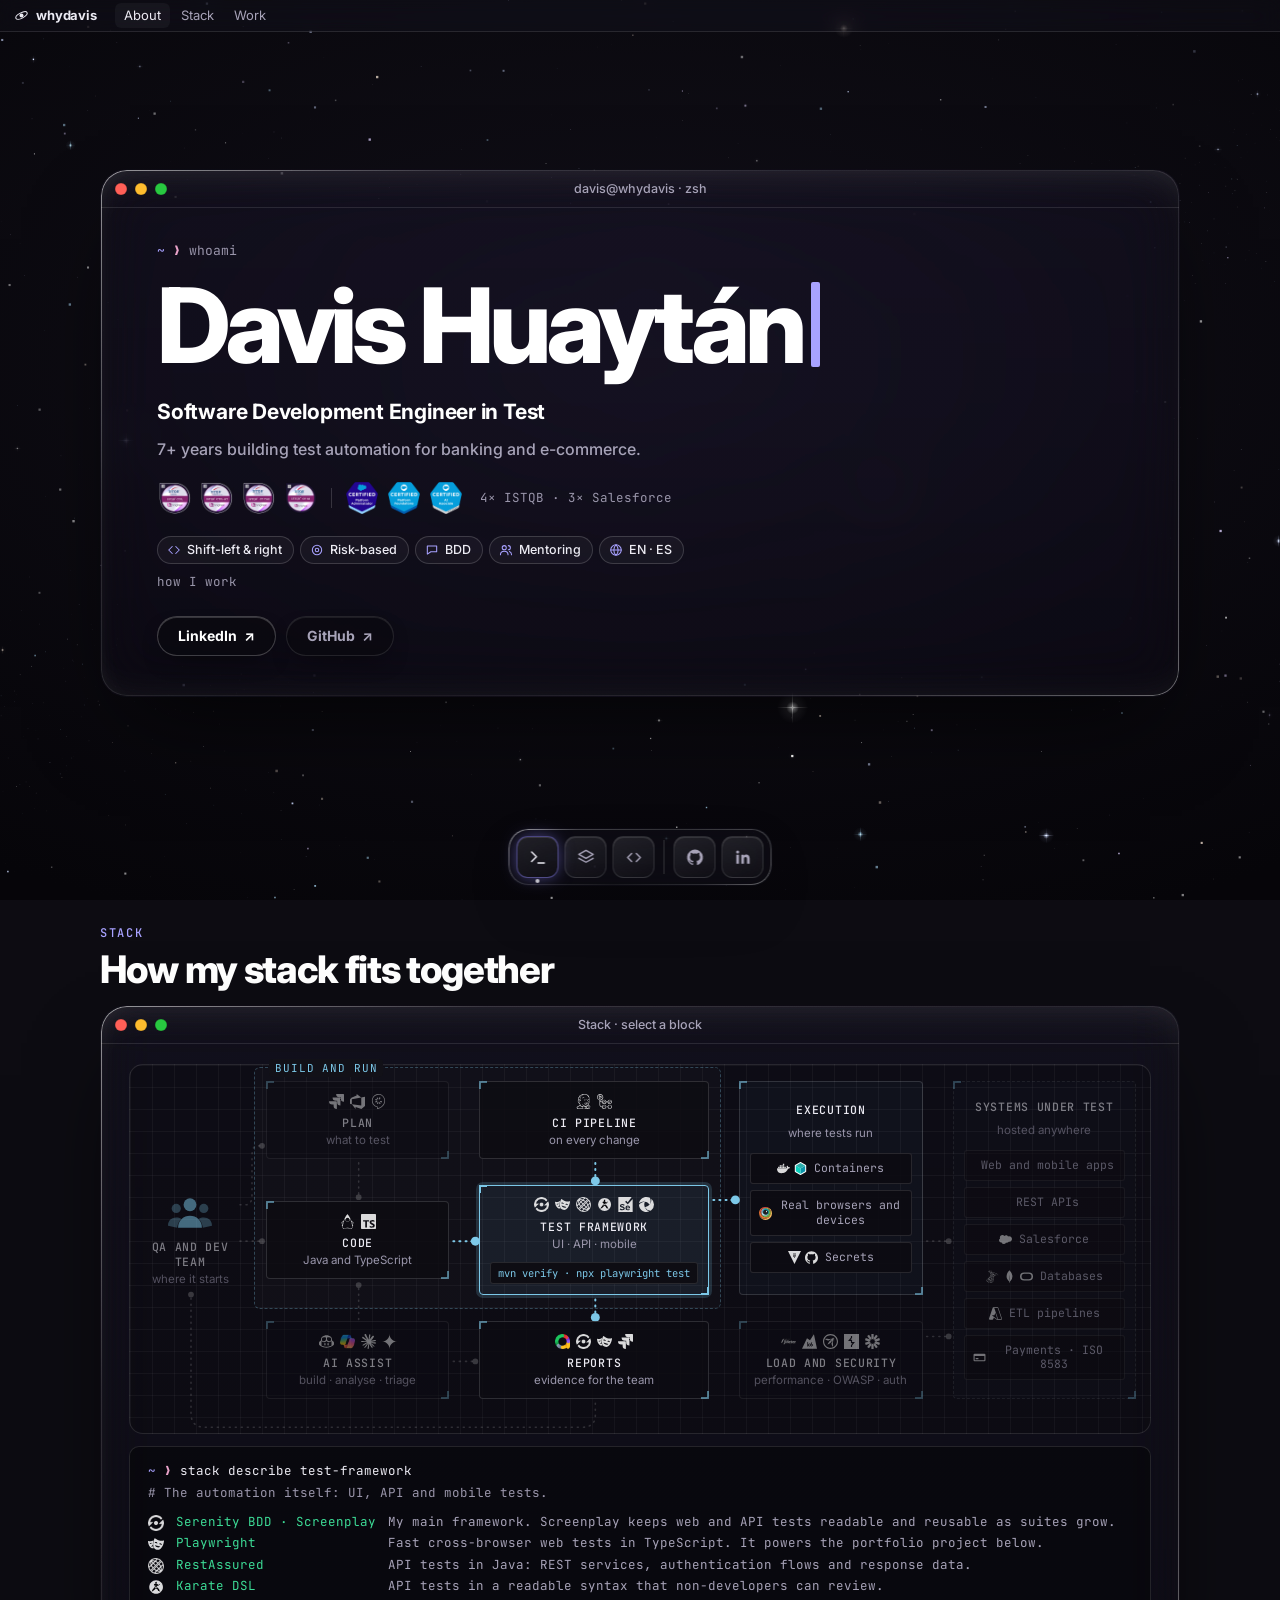
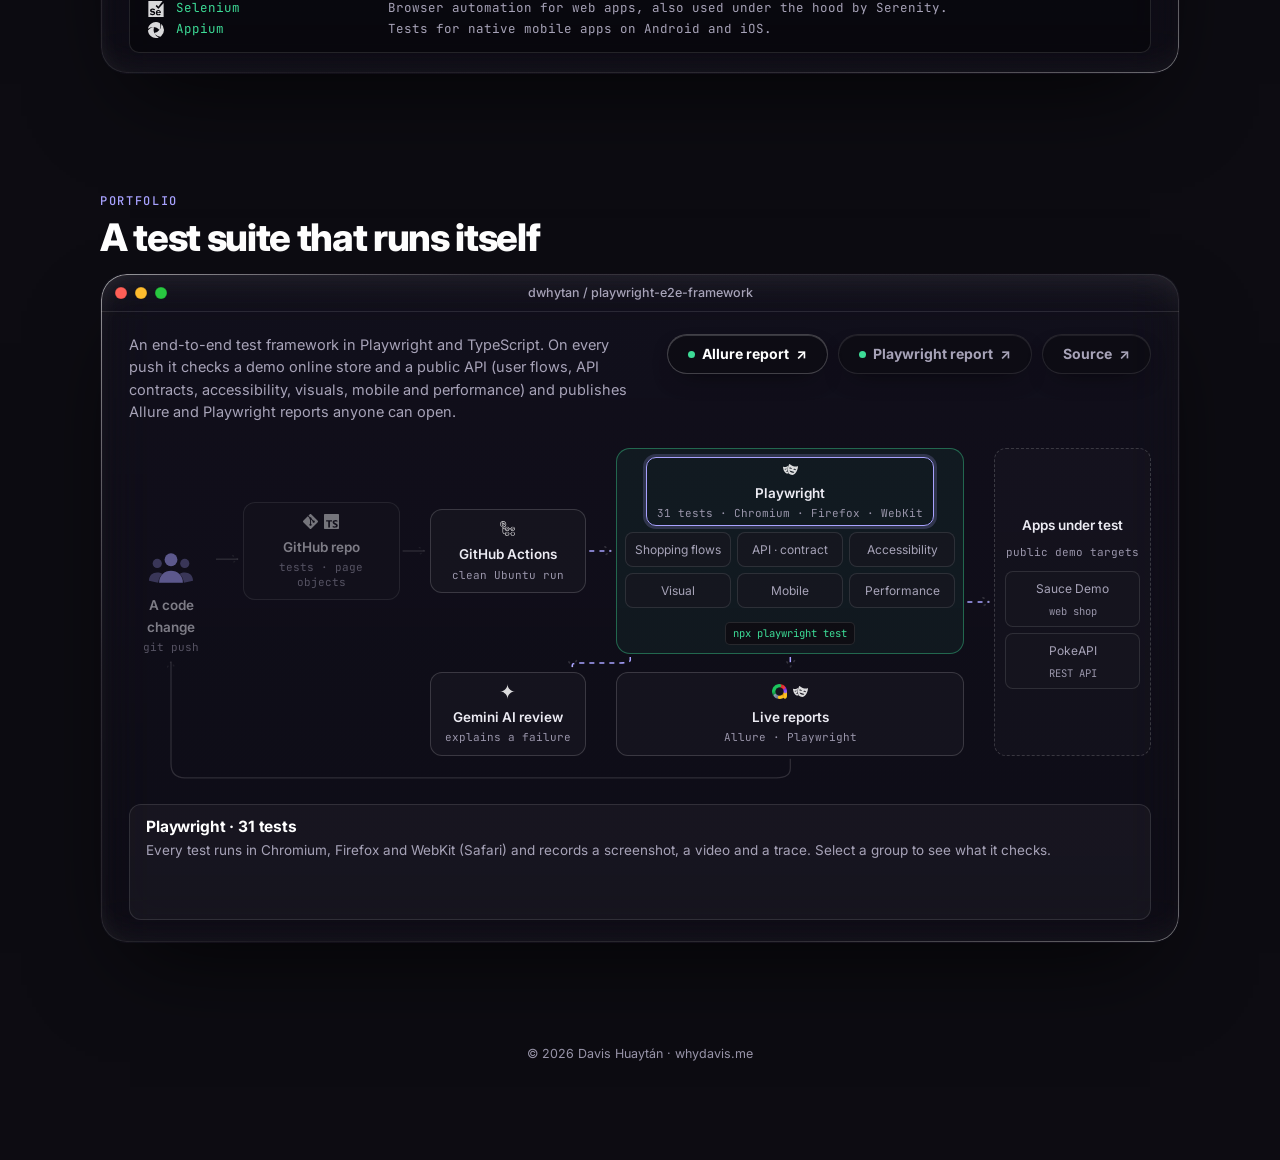
==== commit faf5c648: "Footer: drop the built-with line Co-Authored-By: Claude Opus 5.5 <noreply@anthropic.com>" ====
--- a/index.html
+++ b/index.html
@@ -233,7 +233,6 @@
 
   <footer class="footer">
     <p>© <span id="year">2026</span> Davis Huaytán · whydavis.me</p>
-    <p class="built-with">Built with plenty of coffee and zero flaky&nbsp;tests&nbsp;<span aria-hidden="true">☕</span></p>
   </footer>
 
   <!-- Dock -->
--- a/styles.css
+++ b/styles.css
@@ -454,9 +454,6 @@
 
 /* ───────── Footer ───────── */
 .footer { text-align: center; color: var(--text-3); font-size: 12.5px; padding: 8px 16px 128px; }
-.footer .built-with { margin-top: 4px; font-size: 12px; }
-.footer .built-with a { color: var(--text-2); text-decoration: underline; text-decoration-color: var(--stroke-2); text-underline-offset: 3px; }
-.footer .built-with a:hover { color: var(--text); }
 
 /* ───────── Dock ───────── */
 .dock {
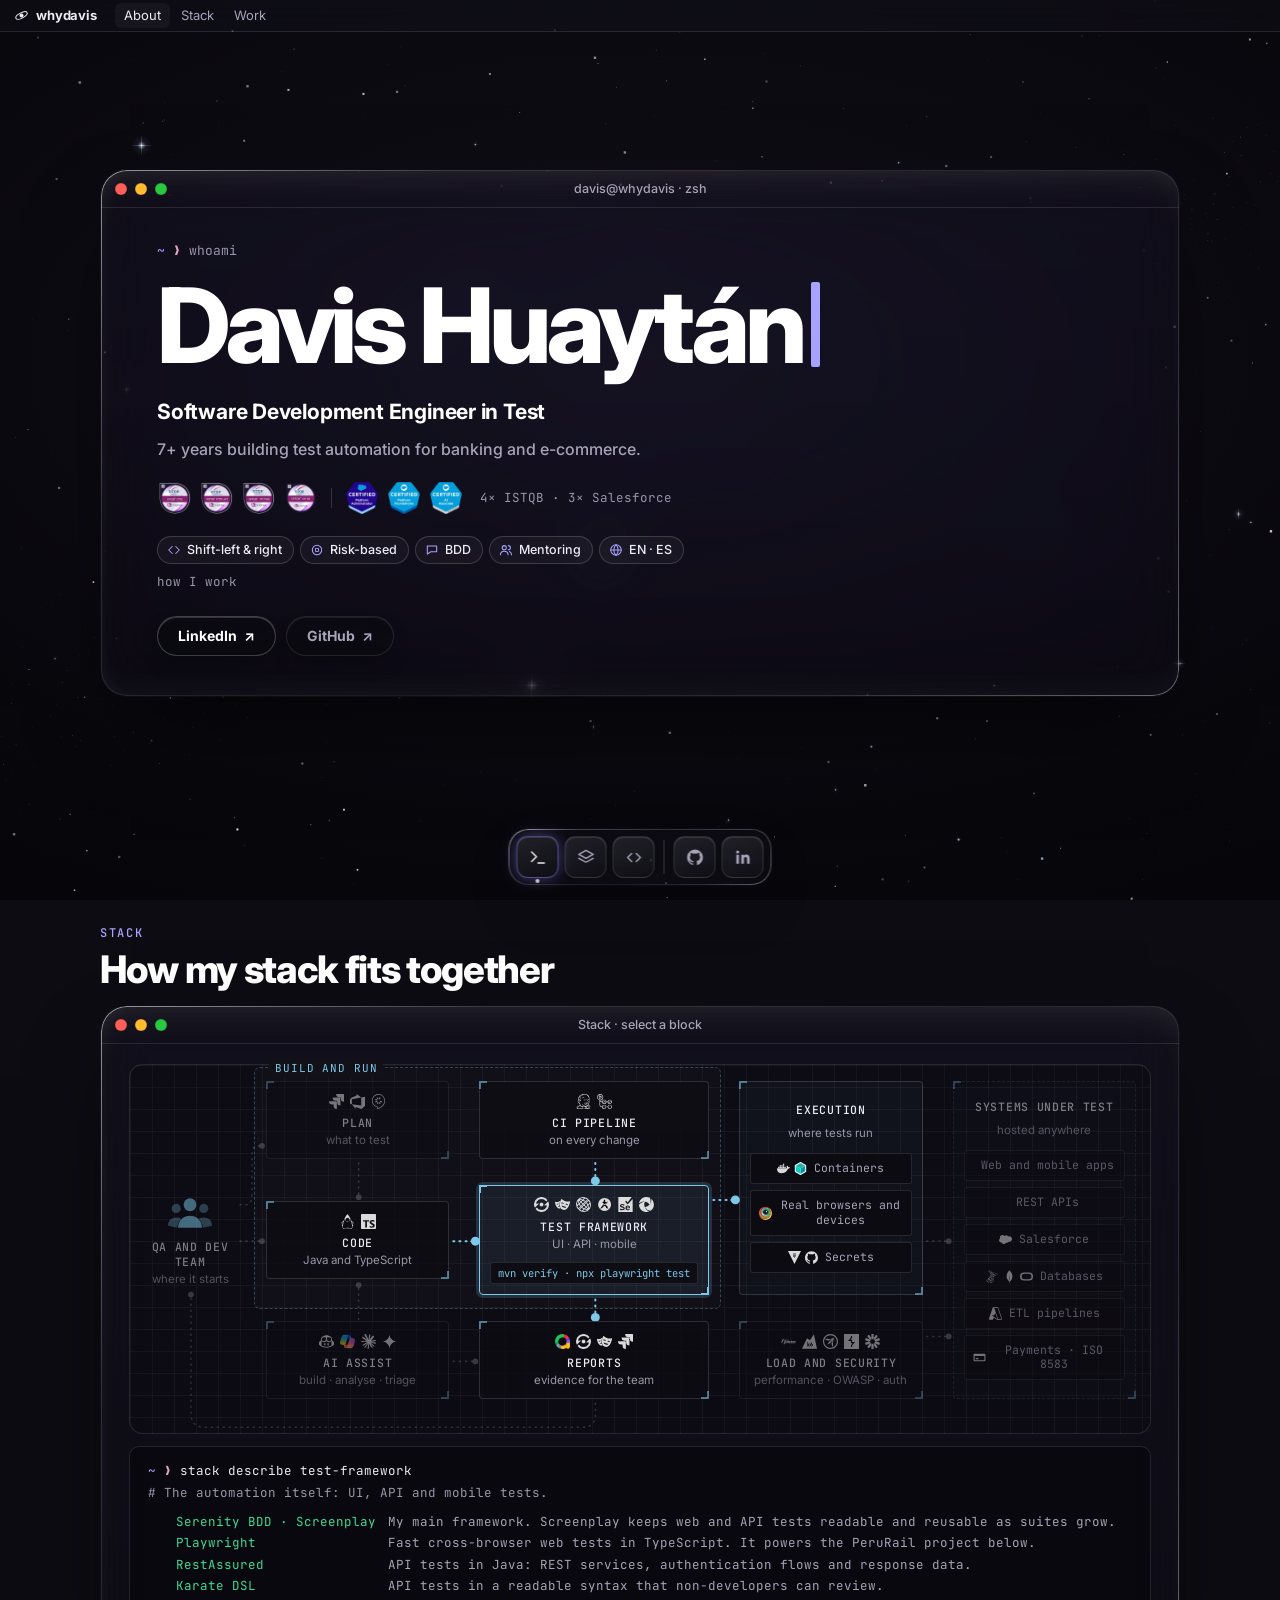
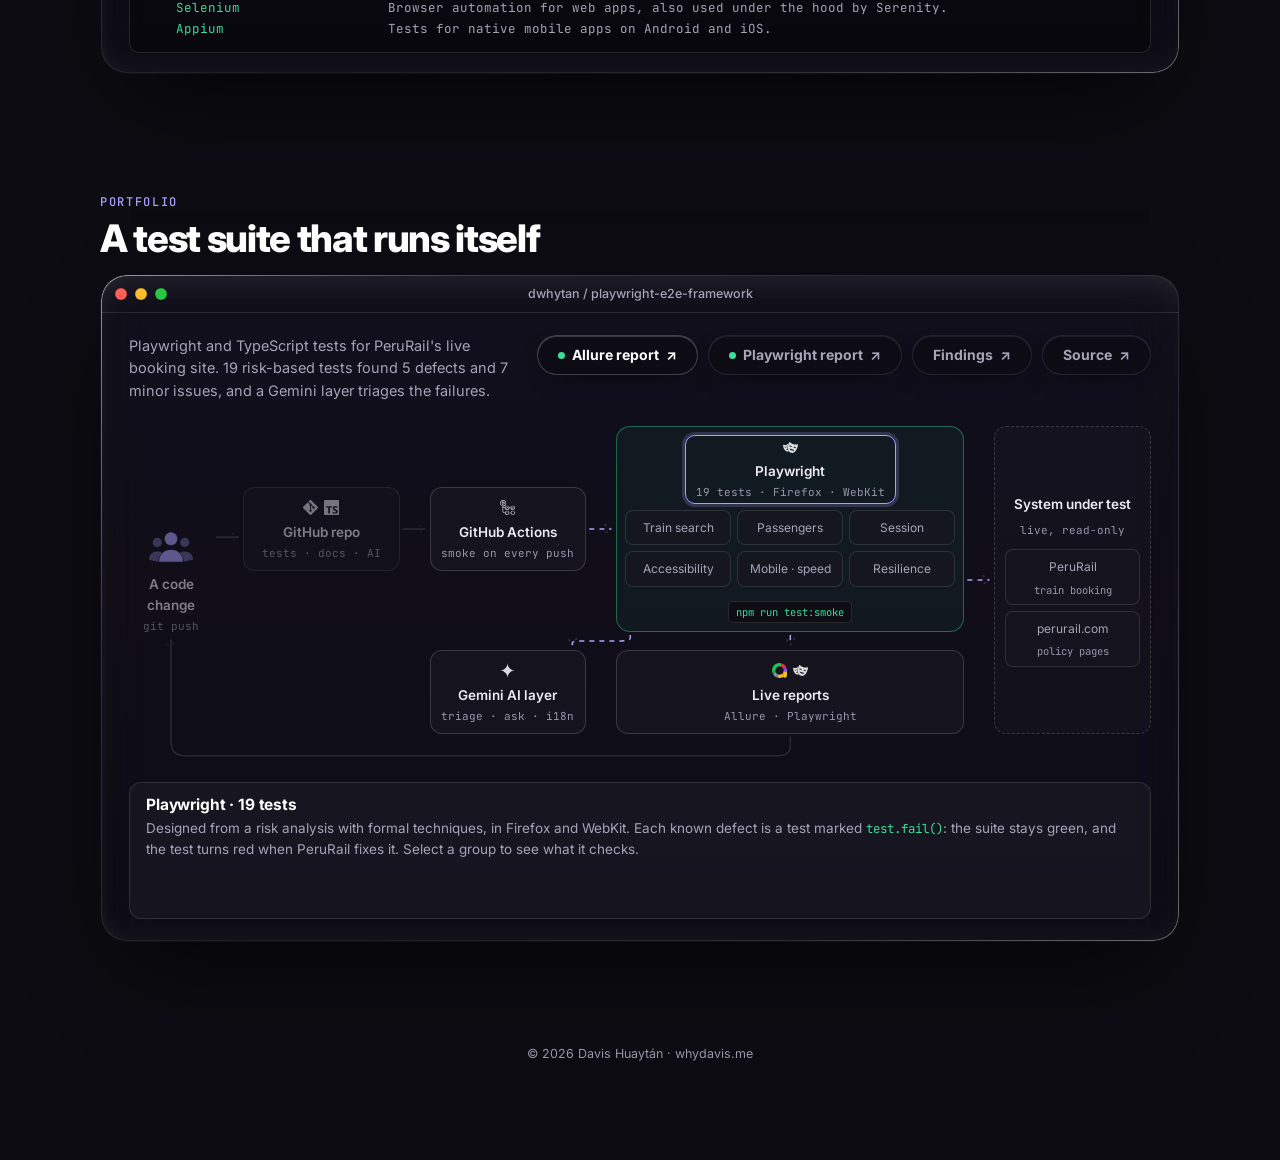
==== commit 5d433a8e: "Work: PeruRail suite and Gemini AI layer The portfolio project now tests PeruRail's live booking sit" ====
--- a/index.html
+++ b/index.html
@@ -173,11 +173,12 @@
         <div class="win-body repo-body">
           <div class="repo-head">
             <div>
-              <p class="repo-lede">An end-to-end test framework in Playwright and TypeScript. On every push it checks a demo online store and a public API (user flows, API contracts, accessibility, visuals, mobile and performance) and publishes Allure and Playwright reports anyone can open.</p>
+              <p class="repo-lede">Playwright and TypeScript tests for PeruRail's live booking site. 19 risk-based tests found 5 defects and 7 minor issues, and a Gemini layer triages the failures.</p>
             </div>
             <div class="cta">
               <a class="btn btn-primary" href="https://dwhytan.github.io/playwright-e2e-framework/allure/" target="_blank" rel="noopener"><span class="status-dot" aria-hidden="true"></span>Allure report <span aria-hidden="true">↗</span></a>
               <a class="btn" href="https://dwhytan.github.io/playwright-e2e-framework/playwright/" target="_blank" rel="noopener"><span class="status-dot" aria-hidden="true"></span>Playwright report <span aria-hidden="true">↗</span></a>
+              <a class="btn" href="https://github.com/dwhytan/playwright-e2e-framework/blob/main/docs/findings.md" target="_blank" rel="noopener">Findings <span aria-hidden="true">↗</span></a>
               <a class="btn" href="https://github.com/dwhytan/playwright-e2e-framework" target="_blank" rel="noopener">Source <span aria-hidden="true">↗</span></a>
             </div>
           </div>
@@ -189,35 +190,35 @@
             </button>
             <button class="dnode" type="button" data-node="repo" style="grid-area:repo">
               <span class="icons" aria-hidden="true"><img src="assets/icons/git.svg" alt=""><img src="assets/icons/typescript.svg" alt=""></span>
-              <b>GitHub repo</b><small>tests · page objects</small>
+              <b>GitHub repo</b><small>tests · docs · AI</small>
             </button>
             <button class="dnode" type="button" data-node="ci" style="grid-area:ci">
               <span class="icons" aria-hidden="true"><img src="assets/icons/githubactions.svg" alt=""></span>
-              <b>GitHub Actions</b><small>clean Ubuntu run</small>
+              <b>GitHub Actions</b><small>smoke on every push</small>
             </button>
             <div class="dregion" data-wire="suite" style="grid-area:suite">
               <button class="region-head" type="button" data-node="suite">
                 <span class="icons" aria-hidden="true"><img src="assets/icons/playwright.svg" alt=""></span>
-                <b>Playwright</b><small>31 tests · Chromium · Firefox · WebKit</small>
+                <b>Playwright</b><small>19 tests · Firefox · WebKit</small>
               </button>
               <div class="cards">
-                <button class="card" type="button" data-node="ui">Shopping flows</button>
-                <button class="card" type="button" data-node="api">API · contract</button>
+                <button class="card" type="button" data-node="search">Train search</button>
+                <button class="card" type="button" data-node="pax">Passengers</button>
+                <button class="card" type="button" data-node="session">Session</button>
                 <button class="card" type="button" data-node="a11y">Accessibility</button>
-                <button class="card" type="button" data-node="visual">Visual</button>
-                <button class="card" type="button" data-node="mobile">Mobile</button>
-                <button class="card" type="button" data-node="perf">Performance</button>
+                <button class="card" type="button" data-node="mobile">Mobile · speed</button>
+                <button class="card" type="button" data-node="resil">Resilience</button>
               </div>
-              <code class="cmd">npx playwright test</code>
+              <code class="cmd">npm run test:smoke</code>
             </div>
             <button class="dnode region sut" type="button" data-node="apps" style="grid-area:apps">
-              <b>Apps under test</b><small>public demo targets</small>
-              <span class="card">Sauce Demo<em>web shop</em></span>
-              <span class="card">PokeAPI<em>REST API</em></span>
+              <b>System under test</b><small>live, read-only</small>
+              <span class="card">PeruRail<em>train booking</em></span>
+              <span class="card">perurail.com<em>policy pages</em></span>
             </button>
             <button class="dnode" type="button" data-node="ai" style="grid-area:ai">
               <span class="icons" aria-hidden="true"><img src="assets/icons/googlegemini.svg" alt=""></span>
-              <b>Gemini AI review</b><small>explains a failure</small>
+              <b>Gemini AI layer</b><small>triage · ask · i18n</small>
             </button>
             <button class="dnode" type="button" data-node="report" style="grid-area:report">
               <span class="icons" aria-hidden="true"><img src="assets/icons/allure.png" alt="" class="color"><img src="assets/icons/playwright.svg" alt=""></span>
--- a/styles.css
+++ b/styles.css
@@ -388,6 +388,7 @@
 }
 .inline-link { color: var(--accent); white-space: nowrap; }
 .inline-link:hover { text-decoration: underline; }
+.arch-detail p code { font: 400 0.92em var(--mono); color: var(--green); }
 .arch-detail {
   min-height: 72px; padding: 12px 16px; border-radius: 12px;
   background: var(--glass-hi); border: 1px solid var(--stroke); font-size: 14px; color: var(--text-2);
@@ -550,9 +551,9 @@
    on touch (iOS pulls the page back near section edges), so sections just flow. */
 @media (max-width: 899px) {
   html { scroll-snap-type: none; }
-  main { padding-top: 48px; padding-bottom: 24px; }
+  main { padding-top: 36px; padding-bottom: 24px; }
   .section { padding: 28px 0; }
-  .hero { padding-top: 16px; }
+  .hero { padding-top: 0; }
   /* no fade-in while scrolling on touch: content is simply there */
   .js .reveal { opacity: 1; transform: none; transition: none; }
 }
@@ -596,10 +597,12 @@
   .dregion { padding: 8px; }
   .dregion .cmd { align-self: flex-start; }
   .arch-detail { padding: 10px 12px; font-size: 13px; }
-  /* Lighter diagrams on phones: titles and icons only; the details (subtitles,
-     inner cards, commands) live in the panel that opens when you tap a block. */
-  .dnode small, .region-head small, .region .card, .dnode .cmd, .dregion .cmd { display: none; }
-  .region { grid-template-columns: 1fr; padding: 9px 12px; }
+  /* Phones keep the desktop's titles and subtitles. Stack's inner cards and command
+     live in the terminal that opens when you tap a block; Work keeps its own. */
+  .diagram--stack .region .card, .diagram--stack .dnode .cmd { display: none; }
+  .diagram--stack .region { grid-template-columns: 1fr; padding: 9px 12px; }
+  .diagram--repo .region { grid-template-columns: 1fr 1fr; }
+  .dnode small, .region-head small { font-size: 11px; }
   .region > b { margin: 0; }
   .dnode:not(.region), .region-head { padding: 8px 12px; }
   .dnode:not(.region) > .icons, .region-head > .icons { grid-row: 1; }
@@ -615,23 +618,26 @@
     transition: grid-template-rows 260ms var(--ease-out), margin-top 260ms var(--ease-out);
   }
   .diagram--stack .open .tools { grid-template-rows: 1fr; margin-top: 10px; }
-  .tools-inner { overflow: hidden; display: flex; flex-wrap: wrap; gap: 6px; }
-  .tchip {
-    display: inline-flex; align-items: center; gap: 7px; padding: 5px 11px 5px 6px; border-radius: 999px;
-    border: 1px solid color-mix(in srgb, var(--bp) 35%, transparent); background: rgba(124, 200, 232, 0.07);
-    font: 500 12.5px/1 var(--sans); color: var(--text); text-transform: none; letter-spacing: 0;
+  .tools-inner { overflow: hidden; display: grid; grid-template-columns: 1fr 1fr; gap: 6px 10px; }
+  .tools-term {
+    grid-column: 1 / -1; display: grid; grid-template-columns: inherit; gap: inherit;
+    padding: 10px 12px; border-radius: 8px; background: rgba(6, 6, 9, 0.55); border: 1px solid var(--stroke);
+    font: 400 11.5px/1.5 var(--mono); text-transform: none; letter-spacing: 0;
   }
-  .tchip img { width: 20px; height: 20px; object-fit: contain; filter: var(--icon-filter); opacity: 0.9; }
-  .tchip img.color { filter: none; opacity: 1; border-radius: 4px; }
+  .tprompt { grid-column: 1 / -1; color: var(--text-2); }
+  .tprompt .p-user { color: var(--accent); }
+  .tprompt .p-sym { color: var(--accent-2); }
+  .tchip { display: inline-flex; align-items: center; gap: 7px; min-width: 0; color: var(--green); }
+  .tchip img { width: 15px; height: 15px; flex: none; object-fit: contain; filter: var(--icon-filter); opacity: 0.9; }
+  .tchip img.color { filter: none; opacity: 1; border-radius: 3px; }
   .tchip img.sil { filter: brightness(0) invert(1); }
-  .diagram--stack .open .tchip { animation: chip-in 280ms var(--ease-out) both; }
+  .diagram--stack .open .tchip { animation: line-in 260ms var(--ease-out) both; }
   .diagram--stack .open .tchip:nth-child(2) { animation-delay: 30ms; }
   .diagram--stack .open .tchip:nth-child(3) { animation-delay: 60ms; }
   .diagram--stack .open .tchip:nth-child(4) { animation-delay: 90ms; }
   .diagram--stack .open .tchip:nth-child(5) { animation-delay: 120ms; }
   .diagram--stack .open .tchip:nth-child(6) { animation-delay: 150ms; }
   .diagram--stack .open .tchip:nth-child(7) { animation-delay: 180ms; }
-  @keyframes chip-in { from { opacity: 0; transform: scale(0.85); } }
   .diagram--stack .dnode.open { border-color: var(--bp); }
   .diagram--stack .dnode.open::before, .diagram--stack .dnode.open::after { opacity: 1; }
   /* nothing looks selected until the visitor taps a block */
@@ -647,10 +653,11 @@
   .badges { gap: 4px; }
   .badge-caption { flex-basis: 100%; white-space: normal; }
   .highlights { margin-top: 16px; }
-  .pchip-caption { min-height: 60px; }
+  .pchip-caption { min-height: 34px; }
   .badge img { width: 28px; height: 28px; }
   .badge-sep { margin: 0 4px; }
-  .mb-nav { display: none; }
+  .menubar { gap: 12px; }
+  .mb-nav a { padding: 2px 7px; }
   .win-body { padding: 20px; }
   .section { padding: 40px 0; }
   .dock { gap: 4px; padding: 6px; border-radius: 18px; }
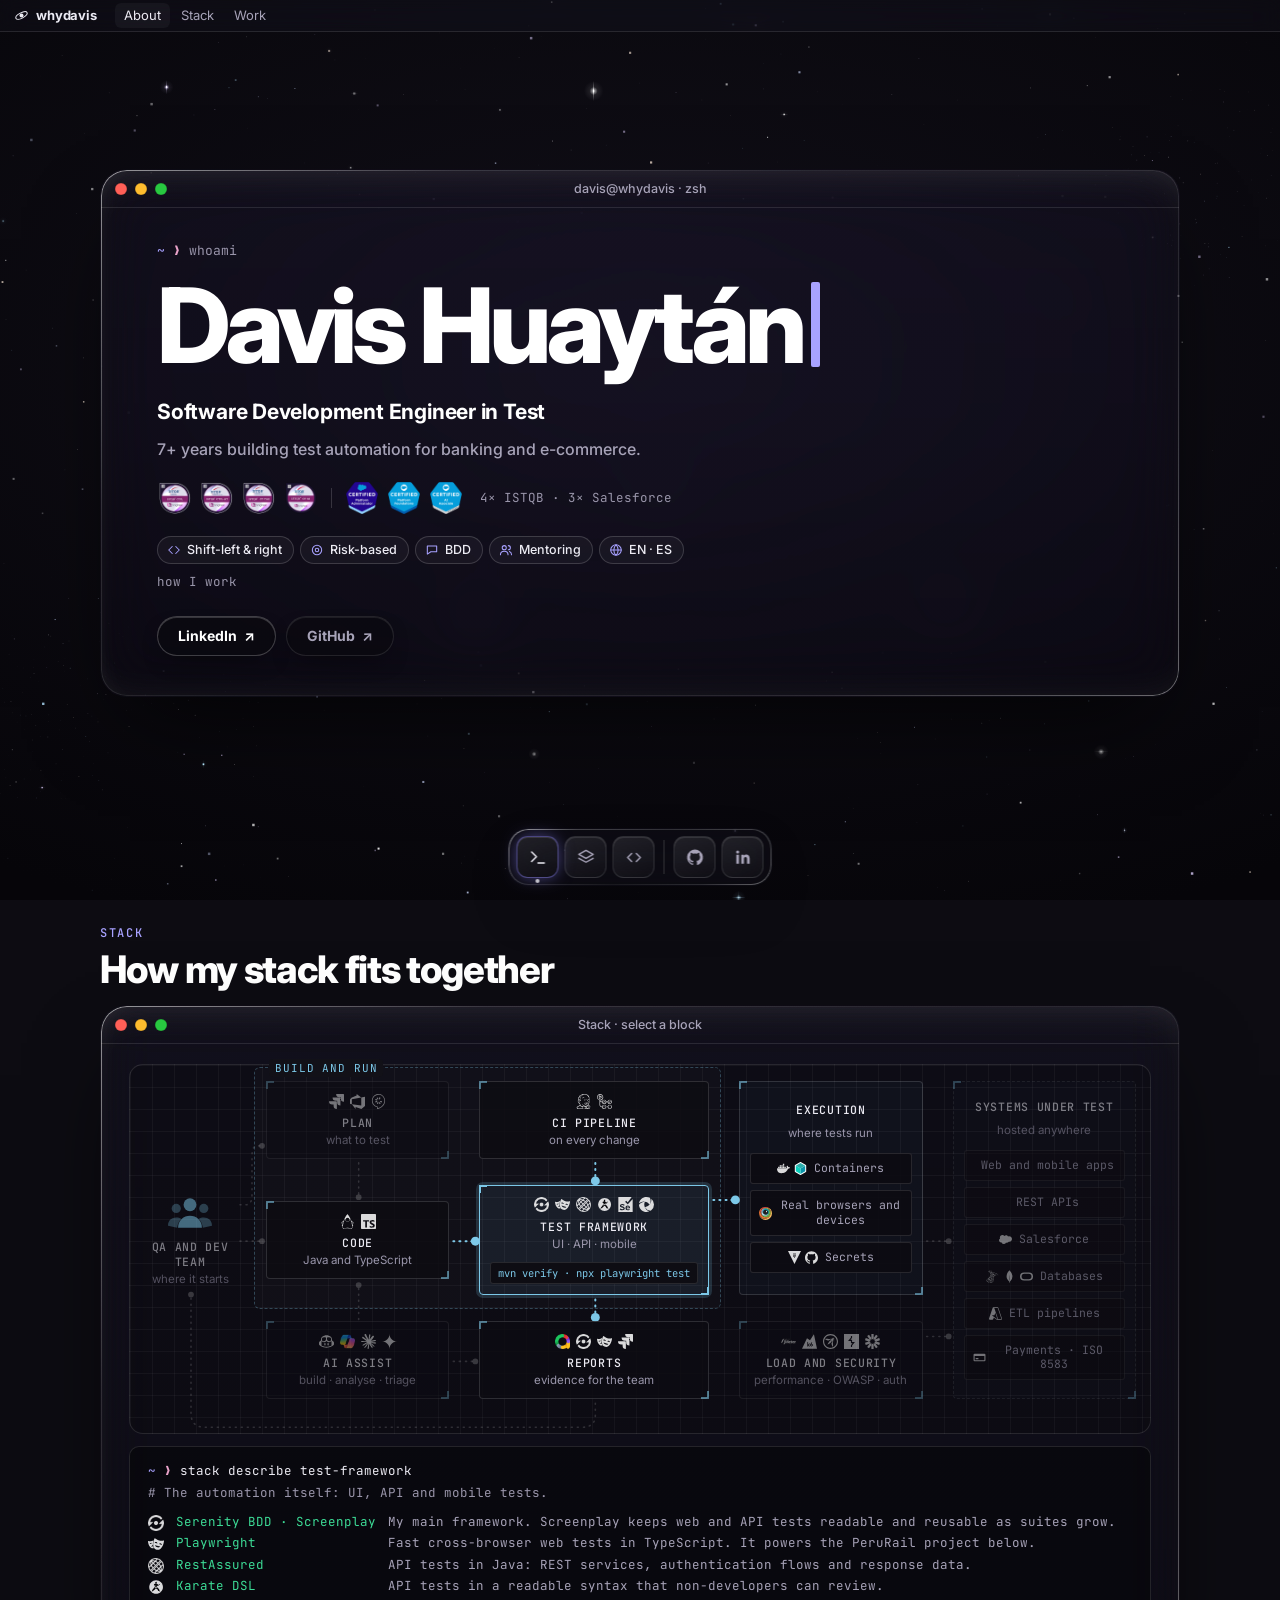
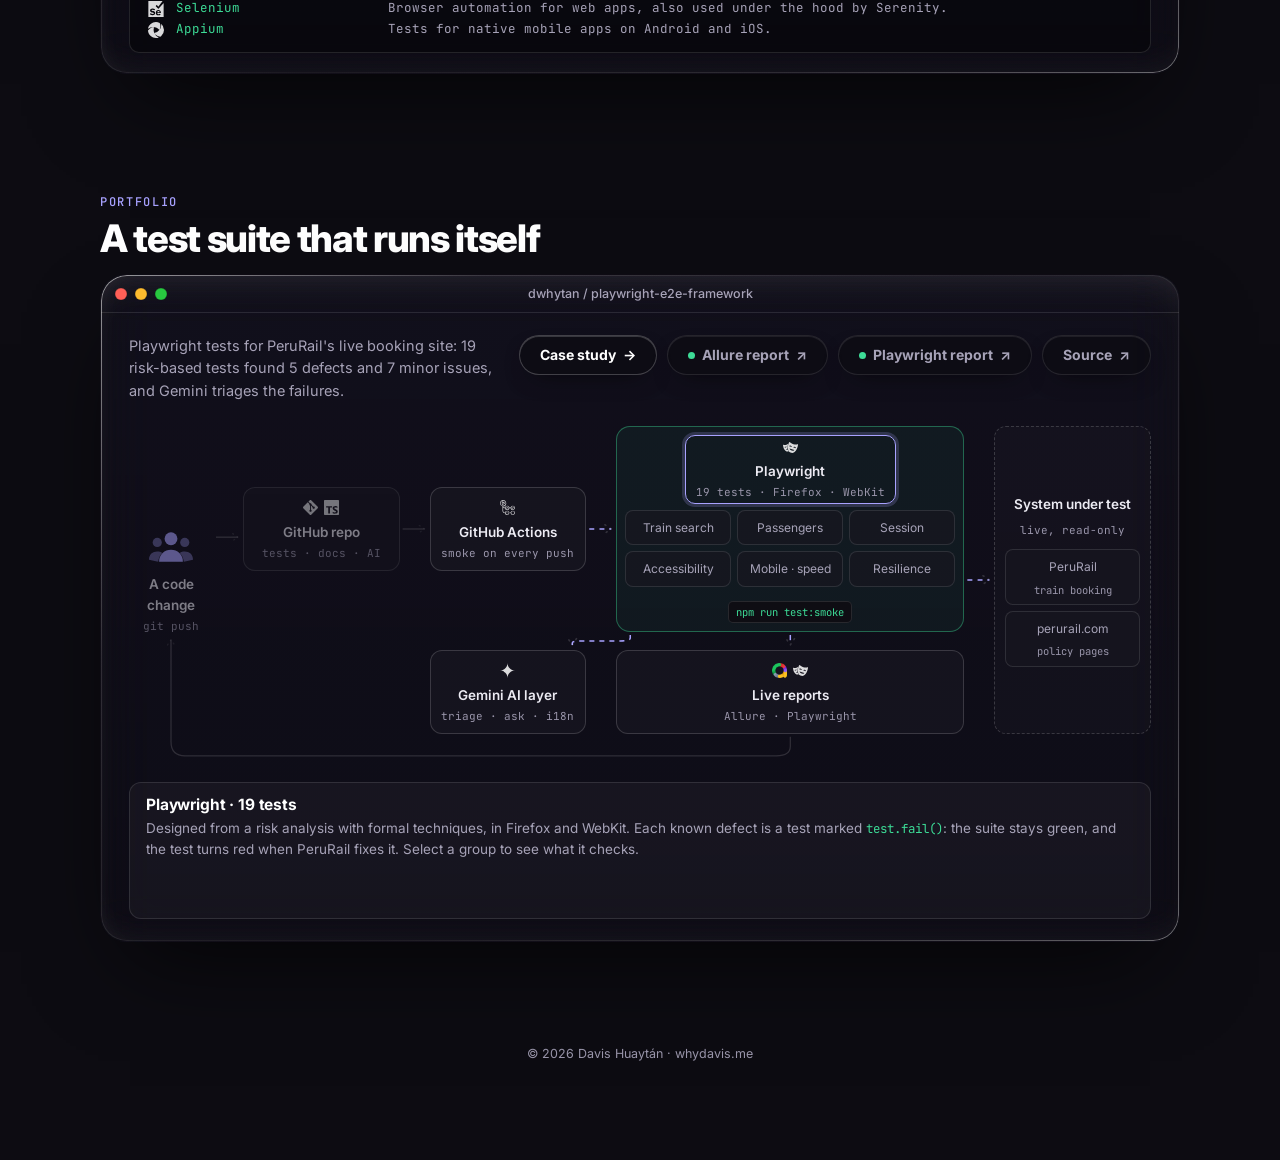
==== commit 3ee422a7: "PeruRail case study page A recruiter-friendly view of the Playwright project at /perurail/: use case" ====
--- a/index.html
+++ b/index.html
@@ -173,12 +173,12 @@
         <div class="win-body repo-body">
           <div class="repo-head">
             <div>
-              <p class="repo-lede">Playwright and TypeScript tests for PeruRail's live booking site. 19 risk-based tests found 5 defects and 7 minor issues, and a Gemini layer triages the failures.</p>
+              <p class="repo-lede">Playwright tests for PeruRail's live booking site: 19 risk-based tests found 5 defects and 7 minor issues, and Gemini triages the failures.</p>
             </div>
             <div class="cta">
-              <a class="btn btn-primary" href="https://dwhytan.github.io/playwright-e2e-framework/allure/" target="_blank" rel="noopener"><span class="status-dot" aria-hidden="true"></span>Allure report <span aria-hidden="true">↗</span></a>
+              <a class="btn btn-primary" href="perurail/">Case study <span aria-hidden="true">→</span></a>
+              <a class="btn" href="https://dwhytan.github.io/playwright-e2e-framework/allure/" target="_blank" rel="noopener"><span class="status-dot" aria-hidden="true"></span>Allure report <span aria-hidden="true">↗</span></a>
               <a class="btn" href="https://dwhytan.github.io/playwright-e2e-framework/playwright/" target="_blank" rel="noopener"><span class="status-dot" aria-hidden="true"></span>Playwright report <span aria-hidden="true">↗</span></a>
-              <a class="btn" href="https://github.com/dwhytan/playwright-e2e-framework/blob/main/docs/findings.md" target="_blank" rel="noopener">Findings <span aria-hidden="true">↗</span></a>
               <a class="btn" href="https://github.com/dwhytan/playwright-e2e-framework" target="_blank" rel="noopener">Source <span aria-hidden="true">↗</span></a>
             </div>
           </div>
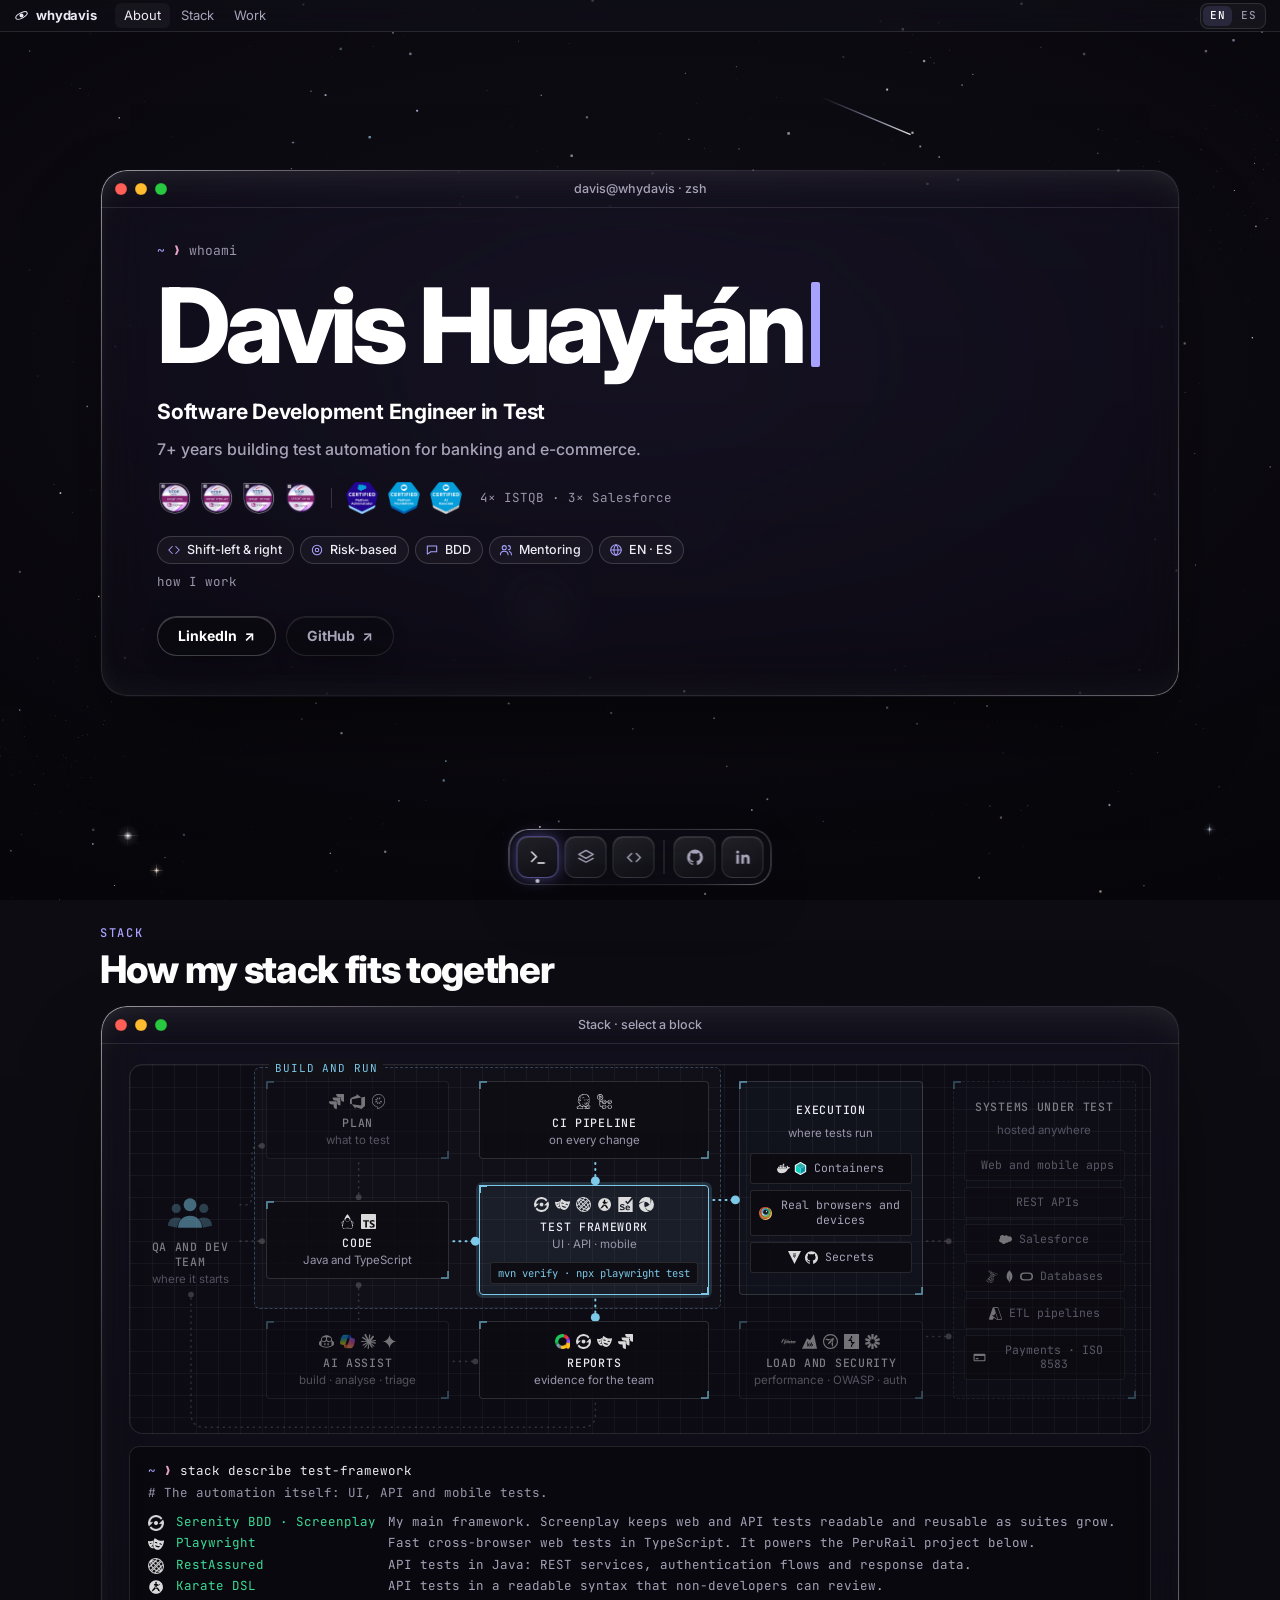
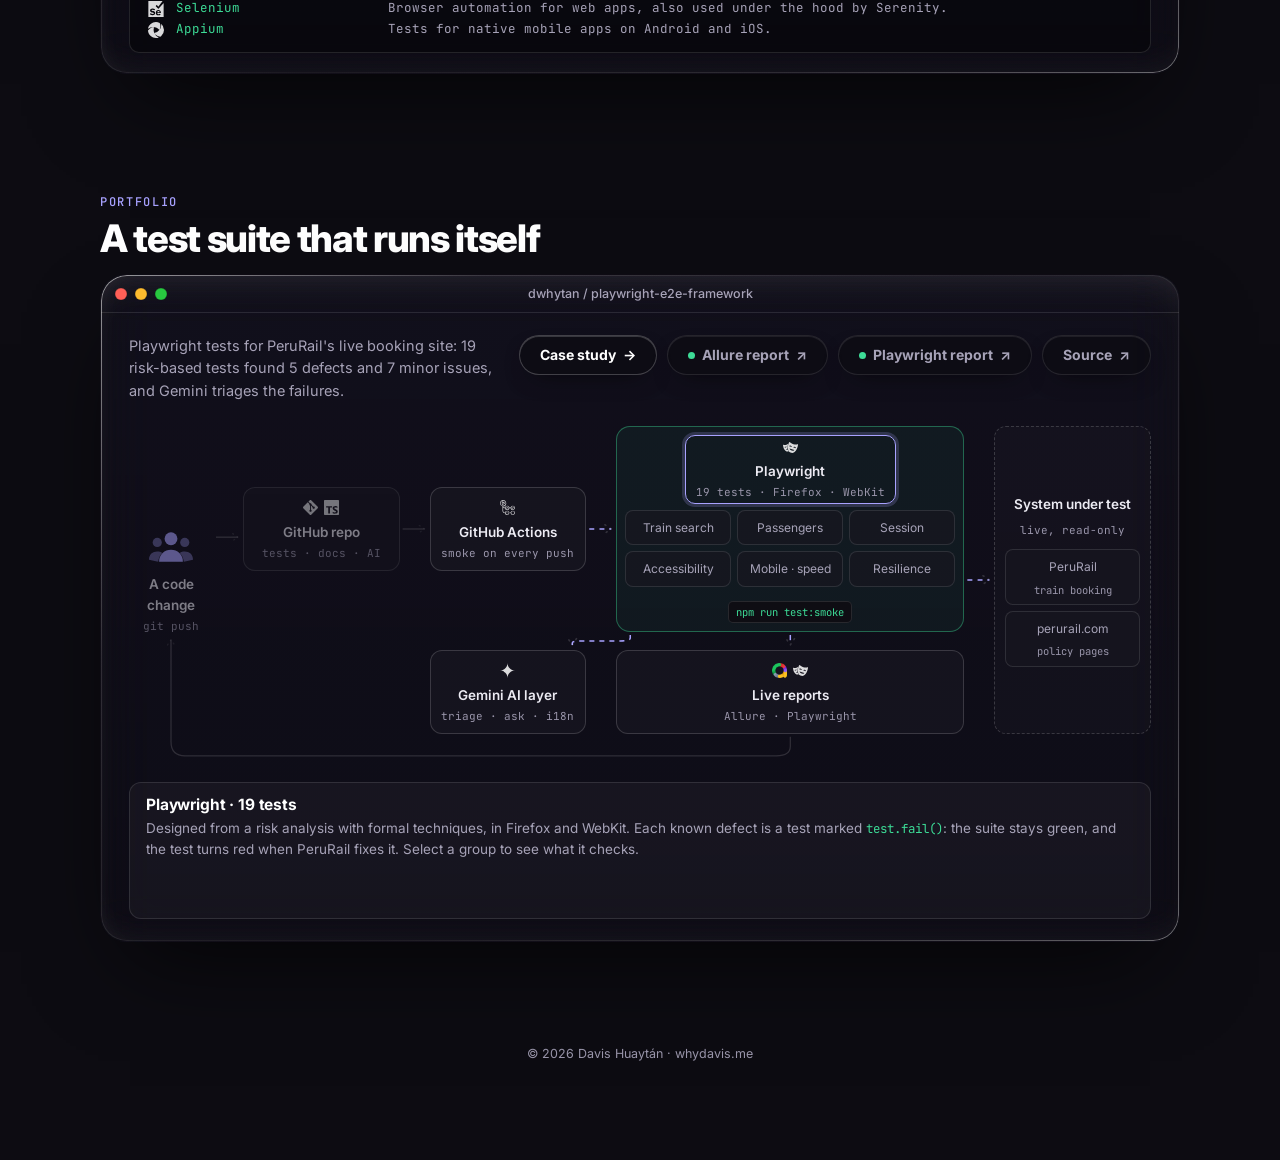
==== commit 8e98d1d9: "EN/ES language switch A switch in the menu bar of the home page and the case study. English stays th" ====
--- a/index.html
+++ b/index.html
@@ -44,6 +44,10 @@
       <a href="#stack">Stack</a>
       <a href="#work">Work</a>
     </nav>
+    <div class="lang" role="group" aria-label="Language">
+      <button type="button" data-lang="en" aria-pressed="true" title="English">EN</button>
+      <button type="button" data-lang="es" aria-pressed="false" title="Español">ES</button>
+    </div>
   </header>
 
   <main id="top">
@@ -257,6 +261,7 @@
   </nav>
 
   <script src="main.js" defer></script>
+  <script src="i18n.js" defer></script>
   <!-- Cloudflare Web Analytics: cookieless visit counts -->
   <script type="module" src="https://static.cloudflareinsights.com/beacon.min.js" data-cf-beacon='{"token": "da24d4a534864f099feae7750978d0eb"}'></script>
 </body>
--- a/styles.css
+++ b/styles.css
@@ -102,10 +102,18 @@
 .mb-brand strong { font-weight: 700; letter-spacing: -0.01em; }
 .mb-nav { display: flex; gap: 2px; }
 .mb-nav a {
-  padding: 2px 9px; border-radius: 6px; color: var(--text-2);
+  padding: 2px 9px; white-space: nowrap; border-radius: 6px; color: var(--text-2);
   transition: background-color 150ms ease, color 150ms ease;
 }
 .mb-nav a:hover, .mb-nav a.active { background: var(--glass-hi); color: var(--text); }
+.lang { display: flex; gap: 2px; margin-left: auto; padding: 2px; border-radius: 8px; border: 1px solid var(--stroke); background: var(--glass-hi); }
+.lang button {
+  height: 20px; padding: 0 7px; border: 0; border-radius: 6px; background: none; cursor: pointer;
+  font: 500 11px/1 var(--mono); letter-spacing: 0.04em; color: var(--text-3);
+  transition: background-color 150ms ease, color 150ms ease;
+}
+.lang button:hover { color: var(--text); }
+.lang button[aria-pressed="true"] { background: var(--accent-soft); color: #fff; }
 
 .status-dot {
   width: 7px; height: 7px; border-radius: 50%; background: var(--green); flex: none;
@@ -656,8 +664,10 @@
   .pchip-caption { min-height: 34px; }
   .badge img { width: 28px; height: 28px; }
   .badge-sep { margin: 0 4px; }
-  .menubar { gap: 12px; }
-  .mb-nav a { padding: 2px 7px; }
+  .menubar { gap: 10px; }
+  .mb-nav { gap: 0; min-width: 0; overflow-x: auto; scrollbar-width: none; }
+  .mb-nav a { padding: 2px 6px; }
+  .lang button { padding: 0 6px; }
   .win-body { padding: 20px; }
   .section { padding: 40px 0; }
   .dock { gap: 4px; padding: 6px; border-radius: 18px; }
